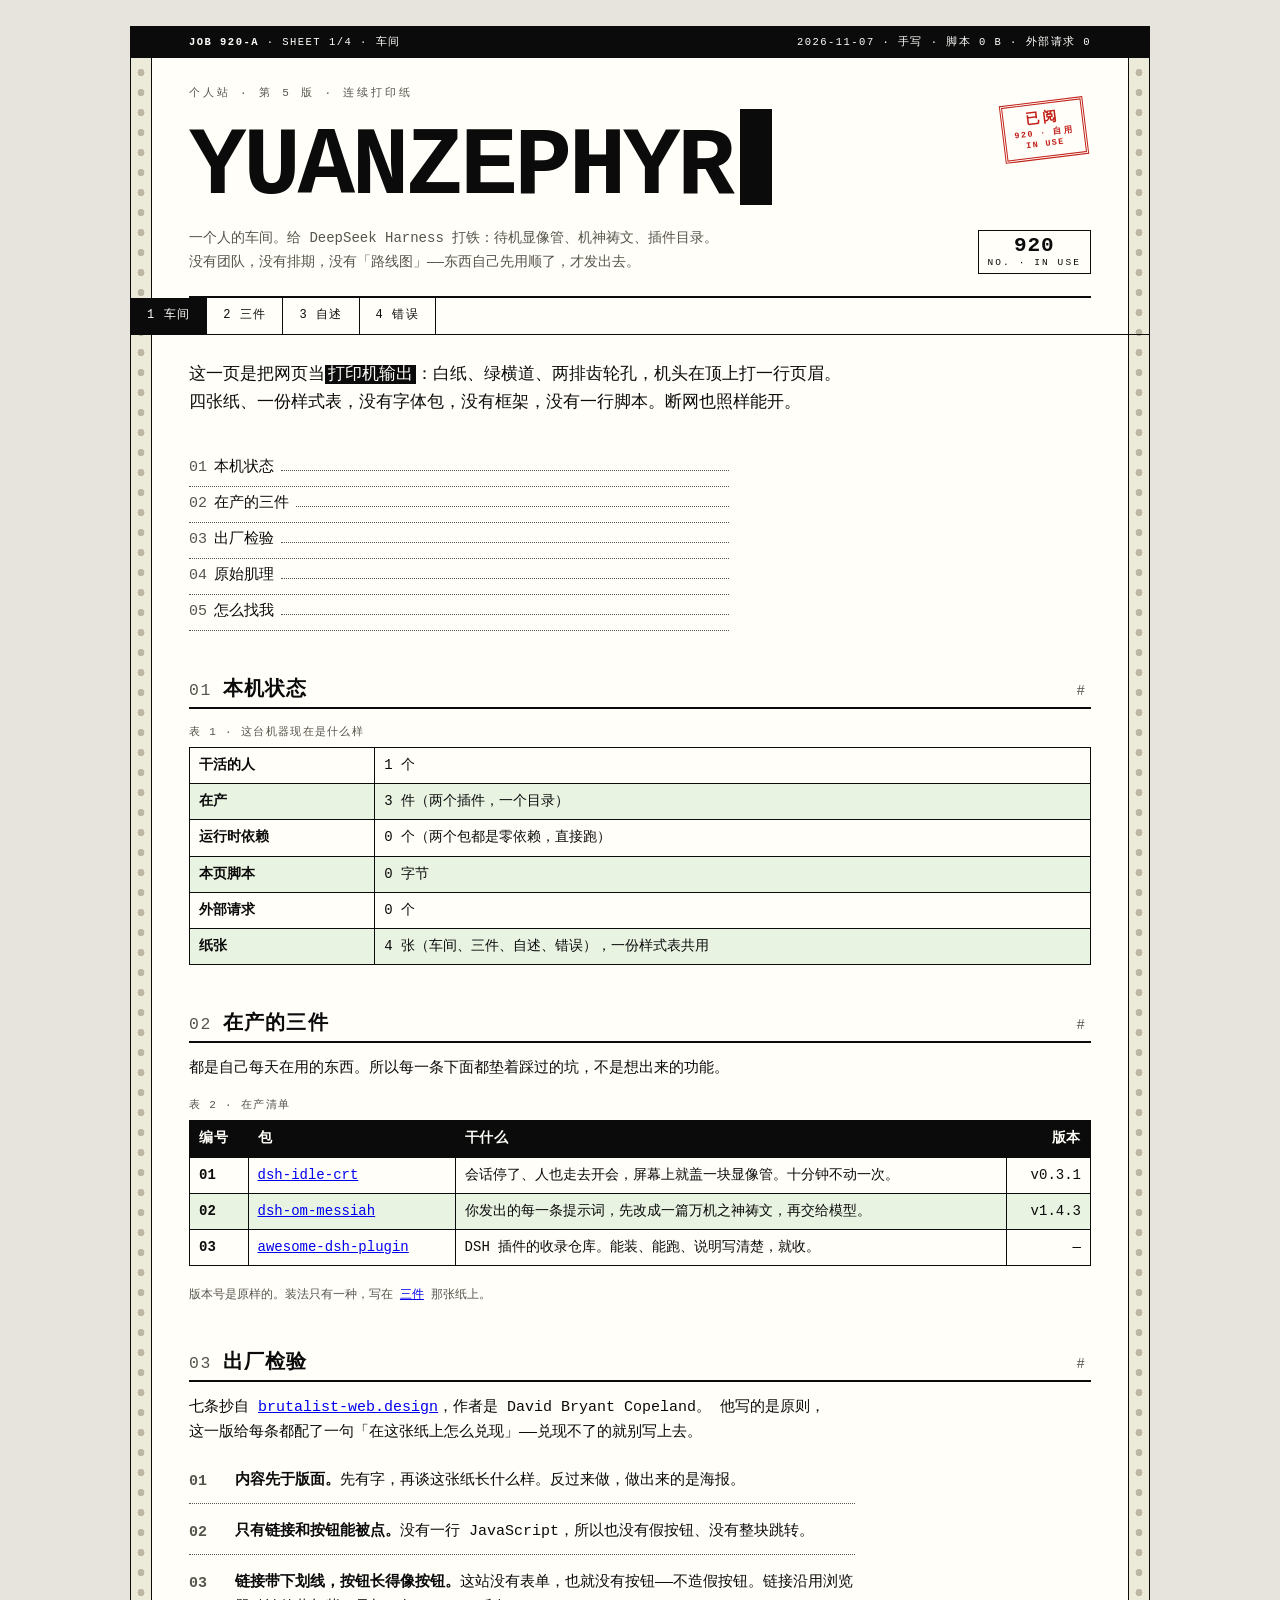
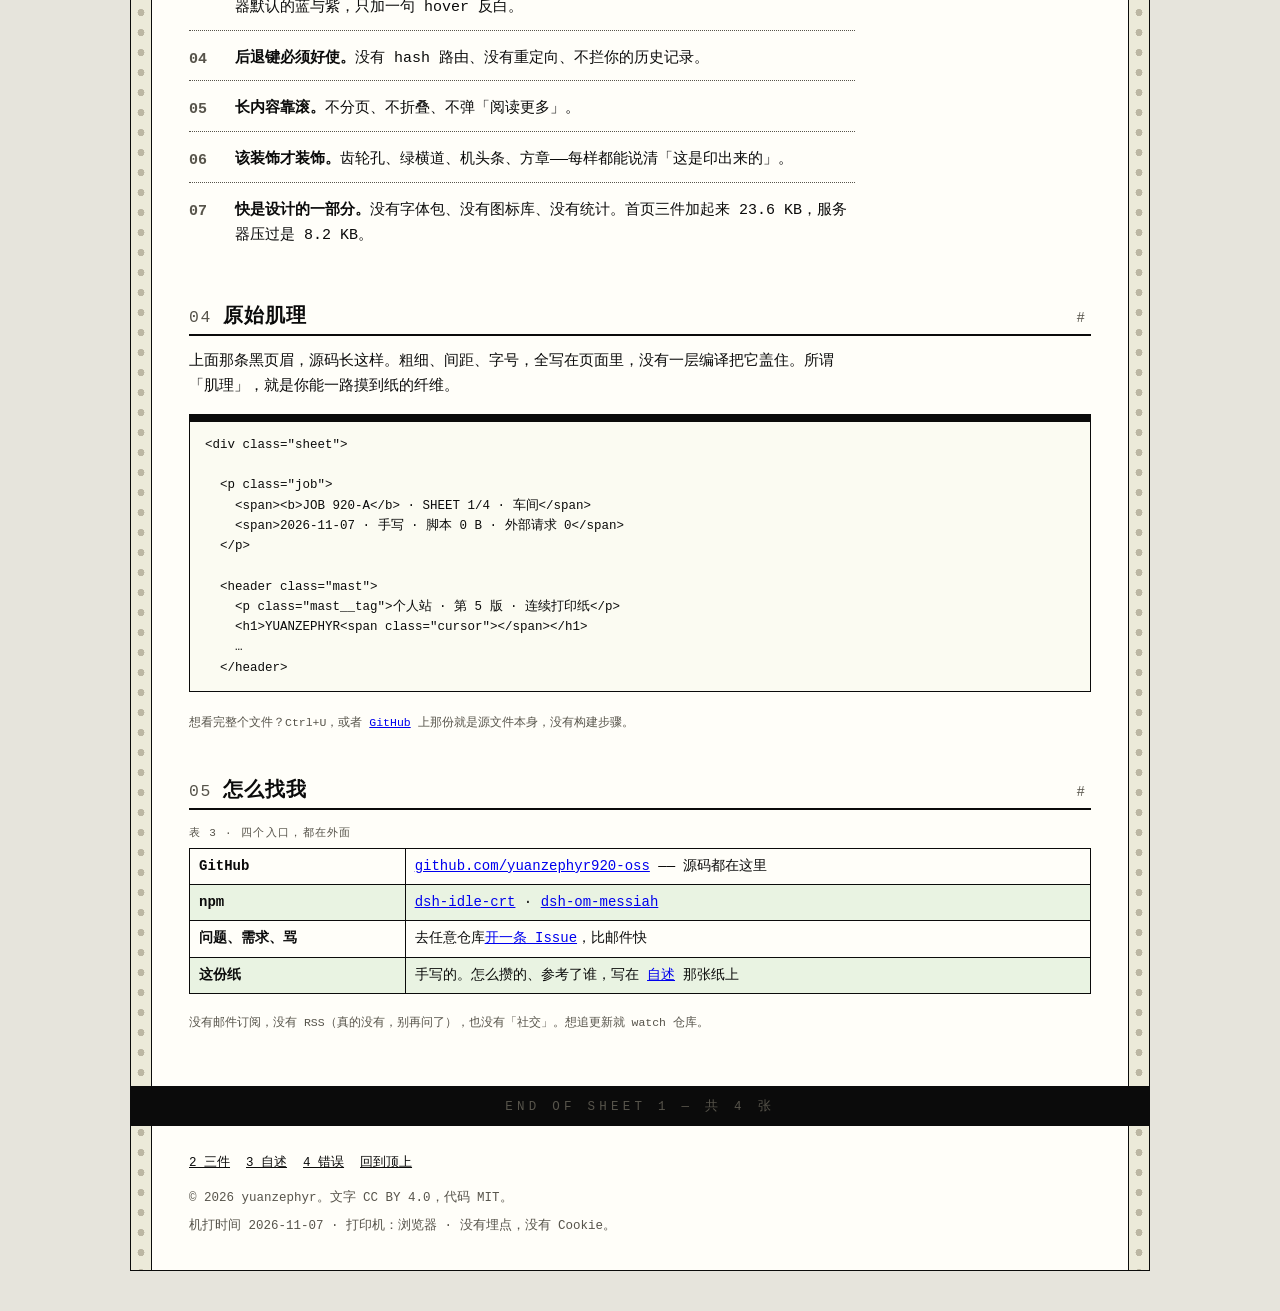
==== index.html @ a4019b67 "把首页体积写成量出来的数：23.6 KB，gzip 8.2 KB" ====
﻿<!doctype html>
<html lang="zh-CN">
<head>
<meta charset="utf-8">
<meta name="viewport" content="width=device-width, initial-scale=1">
<title>YUANZEPHYR — 车间 · SHEET 1/4</title>
<meta name="description" content="yuanzephyr 的个人车间：给 DeepSeek Harness 写插件。手写 HTML，零脚本，零依赖。">
<meta name="color-scheme" content="light dark">
<link rel="icon" href="favicon.svg" type="image/svg+xml">
<link rel="stylesheet" href="style.css">
</head>
<body>
<a class="skip" href="#main">跳到正文</a>

<div class="sheet">

  <p class="job">
    <span><b>JOB 920‑A</b> · SHEET 1/4 · 车间</span>
    <span>2026‑11‑07 · 手写 · 脚本 0 B · 外部请求 0</span>
  </p>

  <p class="stamp" aria-hidden="true"><b>已阅</b><span>920 · 自用</span><span>IN USE</span></p>
  <header class="mast">
    <p class="mast__tag">个人站 · 第 5 版 · 连续打印纸</p>
    <h1>YUANZEPHYR<span class="cursor" aria-hidden="true"></span></h1>
    <p class="mast__sub">
      <span>一个人的车间。给 DeepSeek Harness 打铁：待机显像管、机神祷文、插件目录。<br>没有团队，没有排期，没有「路线图」——东西自己先用顺了，才发出去。</span>
      <span class="plate"><b>920</b><span>NO. · IN USE</span></span>
    </p>
  </header>

  <nav class="menu" aria-label="站点">
    <a href="index.html" aria-current="page">1 车间</a>
    <a href="projects.html">2 三件</a>
    <a href="about.html">3 自述</a>
    <a href="404.html">4 错误</a>
  </nav>

  <main id="main">

    <p class="lead">
      这一页是把网页当<mark>打印机输出</mark>：白纸、绿横道、两排齿轮孔，机头在顶上打一行页眉。
      四张纸、一份样式表，没有字体包，没有框架，没有一行脚本。断网也照样能开。
    </p>

    <ol class="toc" aria-label="本页目录">
      <li><a href="#state"><span class="n">01</span><span class="t">本机状态</span><span class="d" aria-hidden="true"></span></a></li>
      <li><a href="#making"><span class="n">02</span><span class="t">在产的三件</span><span class="d" aria-hidden="true"></span></a></li>
      <li><a href="#rules"><span class="n">03</span><span class="t">出厂检验</span><span class="d" aria-hidden="true"></span></a></li>
      <li><a href="#grain"><span class="n">04</span><span class="t">原始肌理</span><span class="d" aria-hidden="true"></span></a></li>
      <li><a href="#call"><span class="n">05</span><span class="t">怎么找我</span><span class="d" aria-hidden="true"></span></a></li>
    </ol>

    <h2 id="state"><span class="no">01</span>本机状态<a class="plink" href="#state" aria-label="本节永久链接">#</a></h2>

    <table class="stack">
      <caption>表 1 · 这台机器现在是什么样</caption>
      <tbody>
        <tr><th scope="row">干活的人</th><td data-label="值">1 个</td></tr>
        <tr><th scope="row">在产</th><td data-label="值">3 件（两个插件，一个目录）</td></tr>
        <tr><th scope="row">运行时依赖</th><td data-label="值">0 个（两个包都是零依赖，直接跑）</td></tr>
        <tr><th scope="row">本页脚本</th><td data-label="值">0 字节</td></tr>
        <tr><th scope="row">外部请求</th><td data-label="值">0 个</td></tr>
        <tr><th scope="row">纸张</th><td data-label="值">4 张（车间、三件、自述、错误），一份样式表共用</td></tr>
      </tbody>
    </table>

    <h2 id="making"><span class="no">02</span>在产的三件<a class="plink" href="#making" aria-label="本节永久链接">#</a></h2>

    <p>都是自己每天在用的东西。所以每一条下面都垫着踩过的坑，不是想出来的功能。</p>

    <table class="stack">
      <caption>表 2 · 在产清单</caption>
      <thead><tr><th scope="col">编号</th><th scope="col">包</th><th scope="col">干什么</th><th scope="col" class="num">版本</th></tr></thead>
      <tbody>
        <tr>
          <th scope="row">01</th>
          <td data-label="包"><a href="projects.html#crt">dsh-idle-crt</a></td>
          <td data-label="干什么">会话停了、人也走去开会，屏幕上就盖一块显像管。十分钟不动一次。</td>
          <td data-label="版本" class="num">v0.3.1</td>
        </tr>
        <tr>
          <th scope="row">02</th>
          <td data-label="包"><a href="projects.html#om">dsh-om-messiah</a></td>
          <td data-label="干什么">你发出的每一条提示词，先改成一篇万机之神祷文，再交给模型。</td>
          <td data-label="版本" class="num">v1.4.3</td>
        </tr>
        <tr>
          <th scope="row">03</th>
          <td data-label="包"><a href="projects.html#awesome">awesome-dsh-plugin</a></td>
          <td data-label="干什么">DSH 插件的收录仓库。能装、能跑、说明写清楚，就收。</td>
          <td data-label="版本" class="num">—</td>
        </tr>
      </tbody>
    </table>

    <p class="tiny">版本号是原样的。装法只有一种，写在 <a href="projects.html">三件</a> 那张纸上。</p>

    <h2 id="rules"><span class="no">03</span>出厂检验<a class="plink" href="#rules" aria-label="本节永久链接">#</a></h2>

    <p>
      七条抄自 <a href="https://brutalist-web.design/">brutalist-web.design</a>，作者是 David Bryant Copeland。
      他写的是原则，这一版给每条都配了一句「在这张纸上怎么兑现」——兑现不了的就别写上去。
    </p>

    <ol class="rules">
      <li><b>内容先于版面。</b>先有字，再谈这张纸长什么样。反过来做，做出来的是海报。</li>
      <li><b>只有链接和按钮能被点。</b>没有一行 JavaScript，所以也没有假按钮、没有整块跳转。</li>
      <li><b>链接带下划线，按钮长得像按钮。</b>这站没有表单，也就没有按钮——不造假按钮。链接沿用浏览器默认的蓝与紫，只加一句 hover 反白。</li>
      <li><b>后退键必须好使。</b>没有 hash 路由、没有重定向、不拦你的历史记录。</li>
      <li><b>长内容靠滚。</b>不分页、不折叠、不弹「阅读更多」。</li>
      <li><b>该装饰才装饰。</b>齿轮孔、绿横道、机头条、方章——每样都能说清「这是印出来的」。</li>
      <li><b>快是设计的一部分。</b>没有字体包、没有图标库、没有统计。首页三件加起来 23.6 KB，服务器压过是 8.2 KB。</li>
    </ol>

    <h2 id="grain"><span class="no">04</span>原始肌理<a class="plink" href="#grain" aria-label="本节永久链接">#</a></h2>

    <p>上面那条黑页眉，源码长这样。粗细、间距、字号，全写在页面里，没有一层编译把它盖住。所谓「肌理」，就是你能一路摸到纸的纤维。</p>

<pre><code>&lt;div class="sheet"&gt;

  &lt;p class="job"&gt;
    &lt;span&gt;&lt;b&gt;JOB 920‑A&lt;/b&gt; · SHEET 1/4 · 车间&lt;/span&gt;
    &lt;span&gt;2026‑11‑07 · 手写 · 脚本 0 B · 外部请求 0&lt;/span&gt;
  &lt;/p&gt;

  &lt;header class="mast"&gt;
    &lt;p class="mast__tag"&gt;个人站 · 第 5 版 · 连续打印纸&lt;/p&gt;
    &lt;h1&gt;YUANZEPHYR&lt;span class="cursor"&gt;&lt;/span&gt;&lt;/h1&gt;
    …
  &lt;/header&gt;</code></pre>

    <p class="tiny">想看完整个文件？Ctrl+U，或者 <a href="https://github.com/yuanzephyr920-oss">GitHub</a> 上那份就是源文件本身，没有构建步骤。</p>

    <h2 id="call"><span class="no">05</span>怎么找我<a class="plink" href="#call" aria-label="本节永久链接">#</a></h2>

    <table class="stack">
      <caption>表 3 · 四个入口，都在外面</caption>
      <tbody>
        <tr><th scope="row">GitHub</th><td data-label="地址"><a href="https://github.com/yuanzephyr920-oss">github.com/yuanzephyr920-oss</a> —— 源码都在这里</td></tr>
        <tr><th scope="row">npm</th><td data-label="地址"><a href="https://www.npmjs.com/package/dsh-idle-crt">dsh-idle-crt</a> · <a href="https://www.npmjs.com/package/dsh-om-messiah">dsh-om-messiah</a></td></tr>
        <tr><th scope="row">问题、需求、骂</th><td data-label="地址">去任意仓库<a href="https://github.com/yuanzephyr920-oss/dsh-idle-crt/issues">开一条 Issue</a>，比邮件快</td></tr>
        <tr><th scope="row">这份纸</th><td data-label="地址">手写的。怎么攒的、参考了谁，写在 <a href="about.html">自述</a> 那张纸上</td></tr>
      </tbody>
    </table>

    <p class="tiny">没有邮件订阅，没有 RSS（真的没有，别再问了），也没有「社交」。想追更新就 watch 仓库。</p>

  </main>

  <footer class="eof">
    <p class="eof__bar">END OF SHEET 1 — 共 4 张</p>
    <div class="eof__body">
      <nav class="eof__nav" aria-label="站点">
        <a href="projects.html">2 三件</a>
        <a href="about.html">3 自述</a>
        <a href="404.html">4 错误</a>
        <a href="#main">回到顶上</a>
      </nav>
      <p>© 2026 yuanzephyr。文字 CC BY 4.0，代码 MIT。</p>
      <p>机打时间 2026‑11‑07 · 打印机：浏览器 · 没有埋点，没有 Cookie。</p>
    </div>
  </footer>

</div>

</body>
</html>
---- style.css ----
/* ==========================================================================
   SHEET 920 — 连续打印纸版
   手写的，零依赖，零脚本。纸是白的，绿横道是连续打印纸的绿，齿轮孔在两边，
   机头条是黑的。所有东西都是等宽字，因为这是打印机吐出来的东西。
   ========================================================================== */

:root {
  --ink: #0b0b0b;
  --paper: #fffef9;
  --paper-2: #f1efe6;
  --ground: #e6e4dc;
  --dim: #57544b;
  --bar: #e9f3e2;
  --stamp: #c2211a;
  --strip: #ecead9;
  --hole: #bcb7a3;
  --link: #0000ee;
  --visited: #551a8b;
  --mono: "Courier New", "Consolas", "Lucida Console", "SimSun", monospace;
  --pad: clamp(26px, 4.6vw, 58px);
}

* { box-sizing: border-box; }

html { -webkit-text-size-adjust: 100%; }

body {
  margin: 0;
  background: var(--ground);
  color: var(--ink);
  font: 15px/1.66 var(--mono);
  word-break: normal;
  overflow-wrap: break-word;
}

/* 跳到正文：键盘用户先拿到的东西，不占纸面 */

.skip {
  position: absolute;
  left: 8px;
  top: -60px;
  z-index: 9;
  padding: 8px 12px;
  background: var(--ink);
  color: var(--paper);
  font-size: 12px;
  text-decoration: none;
}
.skip:focus { top: 8px; outline: 2px dashed var(--ink); outline-offset: 2px; }

/* 纸：一叠连续打印纸里的当前这张 */

.sheet {
  position: relative;
  width: min(1020px, 100% - 30px);
  margin: 26px auto 40px;
  background: var(--paper);
  border: 1px solid var(--ink);
  padding: 0 var(--pad) 0;
  counter-reset: sec;
}

/* 齿轮孔：两侧各一排，孔里透出桌面 */

.sheet::before,
.sheet::after {
  content: "";
  position: absolute;
  top: 0;
  bottom: 0;
  width: 20px;
  z-index: 0;
  border-right: 1px solid var(--ink);
  background:
    radial-gradient(circle at 50% 28%, var(--hole) 0 3.4px, transparent 3.6px) 0 0 / 20px 20px,
    var(--strip);
}
.sheet::before { left: 0; }
.sheet::after { right: 0; border-right: 0; border-left: 1px solid var(--ink); }

.sheet > * { position: relative; z-index: 1; }

/* 机头条：黑底白字，像打印机自己打出来的页眉 */

.job {
  max-width: none;
  display: flex;
  flex-wrap: wrap;
  justify-content: space-between;
  gap: 2px 14px;
  margin: 0 calc(var(--pad) * -1);
  padding: 7px var(--pad);
  background: var(--ink);
  color: var(--paper);
  font-size: 10.5px;
  letter-spacing: 0.14em;
  text-transform: uppercase;
}

.job b { font-weight: 700; }

/* 报头 */

.mast { padding: 26px 0 22px; border-bottom: 2px solid var(--ink); }

.mast__tag {
  margin: 0 0 6px;
  font-size: 11px;
  letter-spacing: 0.26em;
  text-transform: uppercase;
  color: var(--dim);
}

.mast h1 {
  margin: 0;
  font: 700 clamp(34px, 8.2vw, 96px)/0.94 var(--mono);
  letter-spacing: -0.035em;
  text-transform: uppercase;
}

.mast__sub {
  max-width: none;
  display: flex;
  flex-wrap: wrap;
  justify-content: space-between;
  align-items: flex-end;
  gap: 10px 18px;
  margin: 14px 0 0;
  font-size: 14px;
  color: var(--dim);
}

.plate {
  flex: none;
  border: 1px solid var(--ink);
  padding: 3px 9px 4px;
  text-align: center;
  line-height: 1.15;
  color: var(--ink);
}
.plate b { display: block; font-size: 21px; letter-spacing: 0.04em; }
.plate span { display: block; font-size: 9.5px; letter-spacing: 0.22em; text-transform: uppercase; }

/* 骑缝章：方的，带双层线 */

.stamp {
  position: absolute;
  right: calc(var(--pad) + 6px);
  top: 74px;
  transform: rotate(-7deg);
  border: 3px double var(--stamp);
  color: var(--stamp);
  padding: 5px 9px;
  font: 700 11px/1.35 var(--mono);
  letter-spacing: 0.14em;
  text-align: center;
  text-transform: uppercase;
  pointer-events: none;
  mix-blend-mode: multiply;
}
.stamp b { display: block; font-size: 14px; letter-spacing: 0.2em; }
.stamp span { display: block; font-size: 8.5px; letter-spacing: 0.16em; }

/* 菜单：像打印纸上的四格表格 */

.menu {
  display: flex;
  flex-wrap: wrap;
  margin: 0 calc(var(--pad) * -1);
  border-bottom: 1px solid var(--ink);
  font-size: 12px;
  letter-spacing: 0.1em;
  text-transform: uppercase;
}

.menu a {
  display: block;
  padding: 8px 16px;
  border-right: 1px solid var(--ink);
  text-decoration: none;
  color: var(--ink);
}
.menu a:first-child { border-left: 0; }
.menu a:hover { background: var(--ink); color: var(--paper); text-decoration: none; }
.menu a[aria-current="page"] { background: var(--ink); color: var(--paper); }

/* 版面 */

main { padding: 26px 0 40px; }

.lead { margin: 0 0 34px; font-size: 17px; max-width: 66ch; }

mark {
  background: var(--ink);
  color: var(--paper);
  padding: 0 3px;
}

/* 节：编号 + 标题 + 永久链接 + 双线 */

h2 {
  display: flex;
  align-items: baseline;
  gap: 0.9ch;
  margin: 46px 0 14px;
  padding-bottom: 5px;
  border-bottom: 2px solid var(--ink);
  font: 700 clamp(16px, 2vw, 20px)/1.25 var(--mono);
  letter-spacing: 0.06em;
}

h2 .no {
  font-weight: 400;
  color: var(--dim);
  font-size: 0.82em;
  letter-spacing: 0.1em;
}

h2 .plink {
  margin-left: auto;
  font-size: 14px;
  font-weight: 400;
  text-decoration: none;
  color: var(--dim);
  border: 1px solid transparent;
  padding: 0 4px;
}
h2 .plink:hover { color: var(--paper); background: var(--ink); border-color: var(--ink); }

h3 {
  margin: 30px 0 10px;
  font: 700 14px/1.3 var(--mono);
  letter-spacing: 0.12em;
  text-transform: uppercase;
}

p { margin: 0 0 14px; max-width: 72ch; }

a { color: var(--link); }
a:visited { color: var(--visited); }
a:hover { background: var(--ink); color: var(--paper); text-decoration: none; }
a:focus-visible { outline: 2px dashed var(--ink); outline-offset: 2px; }

ul, ol { margin: 0 0 16px; padding-left: 1.6em; max-width: 72ch; }
li { margin: 0 0 7px; }

.tiny { font-size: 11.5px; line-height: 1.55; color: var(--dim); max-width: 78ch; }

hr { border: 0; border-top: 1px dotted var(--dim); margin: 30px 0; }

/* 目录：点线引导 */

.toc { list-style: none; margin: 0 0 30px; padding: 0; max-width: 60ch; }
.toc li { margin: 0; border-bottom: 1px dotted var(--dim); }
.toc a {
  display: flex;
  align-items: baseline;
  gap: 0.8ch;
  padding: 5px 0;
  text-decoration: none;
  color: var(--ink);
}
.toc a:hover { background: var(--ink); color: var(--paper); }
.toc .n { flex: none; color: var(--dim); }
.toc .t { flex: none; }
.toc .d { flex: 1 1 auto; margin: 0 0 4px; border-bottom: 1px dotted var(--dim); }

/* 表：一格一格的，绿横道是连续打印纸的横道 */

table {
  border-collapse: collapse;
  width: 100%;
  margin: 0 0 20px;
  font-size: 14px;
}

caption {
  caption-side: top;
  text-align: left;
  padding: 0 0 6px;
  font-size: 11px;
  letter-spacing: 0.12em;
  text-transform: uppercase;
  color: var(--dim);
}

th, td {
  border: 1px solid var(--ink);
  padding: 6px 9px;
  text-align: left;
  vertical-align: top;
}

thead th {
  background: var(--ink);
  color: var(--paper);
  font-weight: 700;
  letter-spacing: 0.04em;
}

tbody tr:nth-child(even) { background: var(--bar); }
tbody th { font-weight: 700; }

td.num, th.num { text-align: right; font-variant-numeric: tabular-nums; }

/* 代码：机打的样子，顶上一条黑带 */

pre {
  margin: 0 0 22px;
  padding: 13px 15px;
  background: #fbfbf2;
  border: 1px solid var(--ink);
  border-top: 8px solid var(--ink);
  font: 12.5px/1.62 var(--mono);
  overflow: auto;
  tab-size: 2;
}

code {
  font: 13px/1.5 var(--mono);
  background: var(--bar);
  border: 1px solid var(--dim);
  padding: 0 3px;
}

pre code { background: none; border: 0; padding: 0; font: inherit; }

/* 规矩清单：编号自己长的 */

ol.rules { list-style: none; padding: 0; counter-reset: rule; max-width: 74ch; }
ol.rules li {
  position: relative;
  padding: 9px 0 9px 46px;
  border-bottom: 1px dotted var(--dim);
  counter-increment: rule;
}
ol.rules li::before {
  content: counter(rule, decimal-leading-zero);
  position: absolute;
  left: 0;
  top: 10px;
  font-weight: 700;
  color: var(--dim);
}
ol.rules li:last-child { border-bottom: 0; }

/* 规格表：键值一行，点线连着 */

dl.specs { margin: 0 0 22px; max-width: 78ch; }
dl.specs div {
  display: flex;
  align-items: baseline;
  gap: 0.8ch;
  border-bottom: 1px dotted var(--dim);
  padding: 5px 0;
}
dl.specs dt { flex: none; min-width: 11ch; font-weight: 700; }
dl.specs .d { flex: 1 1 auto; margin: 0 0 4px; border-bottom: 1px dotted var(--dim); }
dl.specs dd { margin: 0; }

/* 三个包：每张工单是一块方框，抬头一条黑带 */

.ticket {
  border: 1px solid var(--ink);
  margin: 0 0 34px;
}

.ticket > h3 {
  margin: 0;
  padding: 7px 11px;
  background: var(--ink);
  color: var(--paper);
  font-size: 12px;
  letter-spacing: 0.16em;
}

.ticket__body { padding: 16px 15px 6px; }

.ticket__head {
  display: flex;
  flex-wrap: wrap;
  justify-content: space-between;
  gap: 4px 12px;
  margin: 0 0 12px;
  font-size: 11.5px;
  letter-spacing: 0.1em;
  text-transform: uppercase;
  color: var(--dim);
}

/* 参考墙：六个格子，横竖都是 1px 线 */

.wall {
  display: grid;
  grid-template-columns: repeat(auto-fit, minmax(230px, 1fr));
  gap: 1px;
  margin: 0 0 26px;
  background: var(--ink);
  border: 1px solid var(--ink);
  list-style: none;
  padding: 0;
}

.wall li { margin: 0; background: var(--paper); padding: 13px 14px 15px; }

.wall b {
  display: block;
  font-size: 15px;
  letter-spacing: 0.04em;
  text-transform: uppercase;
  line-height: 1.2;
}

.wall span {
  display: block;
  margin: 3px 0 9px;
  font-size: 10.5px;
  letter-spacing: 0.14em;
  color: var(--dim);
  text-transform: uppercase;
}

.wall p { margin: 0; font-size: 13px; line-height: 1.6; max-width: none; }

/* 照片 */

figure { margin: 0 0 26px; }

figure img {
  display: block;
  width: 100%;
  height: auto;
  border: 1px solid var(--ink);
  filter: grayscale(1) contrast(1.06);
}

figure.shot img { filter: none; }

figcaption {
  margin-top: 6px;
  font-size: 11.5px;
  line-height: 1.55;
  color: var(--dim);
}

/* 页脚：EOF 条 */

.eof {
  margin: 0 calc(var(--pad) * -1);
  border-top: 2px solid var(--ink);
}

.eof__bar {
  max-width: none;
  margin: 0;
  padding: 9px var(--pad);
  background: var(--ink);
  color: var(--paper);
  text-align: center;
  font-size: 11px;
  letter-spacing: 0.34em;
  text-transform: uppercase;
}

.eof__body { padding: 20px var(--pad) 26px; }

.eof__nav { display: flex; flex-wrap: wrap; gap: 4px 16px; margin: 0 0 14px; font-size: 12.5px; }

.eof p { font-size: 12.5px; color: var(--dim); margin: 0 0 7px; }
.eof a { color: var(--ink); }

/* 404：整张纸只有一个错 */

.err { padding: 44px 0 30px; }

.err__code {
  margin: 0;
  font: 700 clamp(96px, 30vw, 320px)/0.86 var(--mono);
  letter-spacing: -0.06em;
}

.err__say { margin: 14px 0 0; font-size: clamp(16px, 2.4vw, 22px); max-width: 30ch; }

/* 光标：一个会闪的方块，唯一的动效 */

.cursor {
  display: inline-block;
  width: 0.55ch;
  height: 1em;
  margin-left: 0.15ch;
  background: currentColor;
  vertical-align: -0.12em;
  animation: blink 1.05s steps(1) infinite;
}

@keyframes blink { 0%, 55% { opacity: 1 } 56%, 100% { opacity: 0 } }

/* ---------- 暗色：纸张反成黑纸，绿道淡下去，孔里透出更黑的桌面 ---------- */

@media (prefers-color-scheme: dark) {
  :root {
    --ink: #e9e9e0;
    --paper: #0c0c0a;
    --paper-2: #15150f;
    --ground: #06060a;
    --dim: #a3a094;
    --bar: #17210f;
    --stamp: #ff6a5e;
    --strip: #12120d;
    --hole: #000;
    --link: #8ab4ff;
    --visited: #c9a0ff;
  }

  pre { background: #000; }
  code { background: rgba(233, 233, 224, 0.08); }
  .stamp { mix-blend-mode: normal; }
  .err__code { color: var(--stamp); }
}

/* ---------- 窄屏 ---------- */

@media (max-width: 900px) {
  .mast h1 { font-size: clamp(30px, 9.4vw, 74px); }
  .stamp { display: none; }
}

@media (max-width: 720px) {
  .sheet { width: 100%; margin: 0; border-left: 0; border-right: 0; }
  .sheet::before, .sheet::after { display: none; }
  .sheet { --pad: 17px; }
  .menu a { padding: 7px 11px; }
  main { padding-top: 20px; }
  .lead { font-size: 16px; }
}

/* 窄屏的表格：一行变一块，列头写在值前面 */

@media (max-width: 620px) {
  table.stack { display: block; width: 100%; border: 0; font-size: 13.5px; }
  table.stack caption { display: block; width: auto; text-align: left; padding: 0 0 8px; }
  table.stack thead { display: none; }
  table.stack tbody,
  table.stack tr,
  table.stack th,
  table.stack td { display: block; border: 0; }
  table.stack tr {
    border: 1px solid var(--ink);
    margin: 0 0 10px;
    padding: 2px 0;
    background: none;
  }
  table.stack th,
  table.stack td { padding: 4px 9px; border-bottom: 1px dotted var(--dim); }
  table.stack tr > *:last-child { border-bottom: 0; }
  table.stack tbody tr:nth-child(even) { background: var(--bar); }
  table.stack td[data-label]::before {
    content: attr(data-label) " : ";
    color: var(--dim);
    font-size: 11px;
    letter-spacing: 0.04em;
  }
  table.stack td[data-label=""]::before { content: none; }
  table.stack th[scope="row"] + td[data-label]::before { content: none; }
}

/* ---------- 打印：只留字和线 ---------- */

@media print {
  body { background: #fff; color: #000; font-size: 10pt; }
  .sheet { width: auto; margin: 0; border: 0; padding: 0; }
  .sheet::before, .sheet::after { display: none; }
  .job, .menu, .stamp, .eof__bar, .cursor { display: none; }
  .ticket, table, pre, figure, li { break-inside: avoid; }
  a { color: #000; }
  a[href^="http"]::after { content: " <" attr(href) ">"; font-size: 8pt; word-break: break-all; }
}

/* ---------- 少动效 ---------- */

@media (prefers-reduced-motion: reduce) {
  .cursor { animation: none; }
}
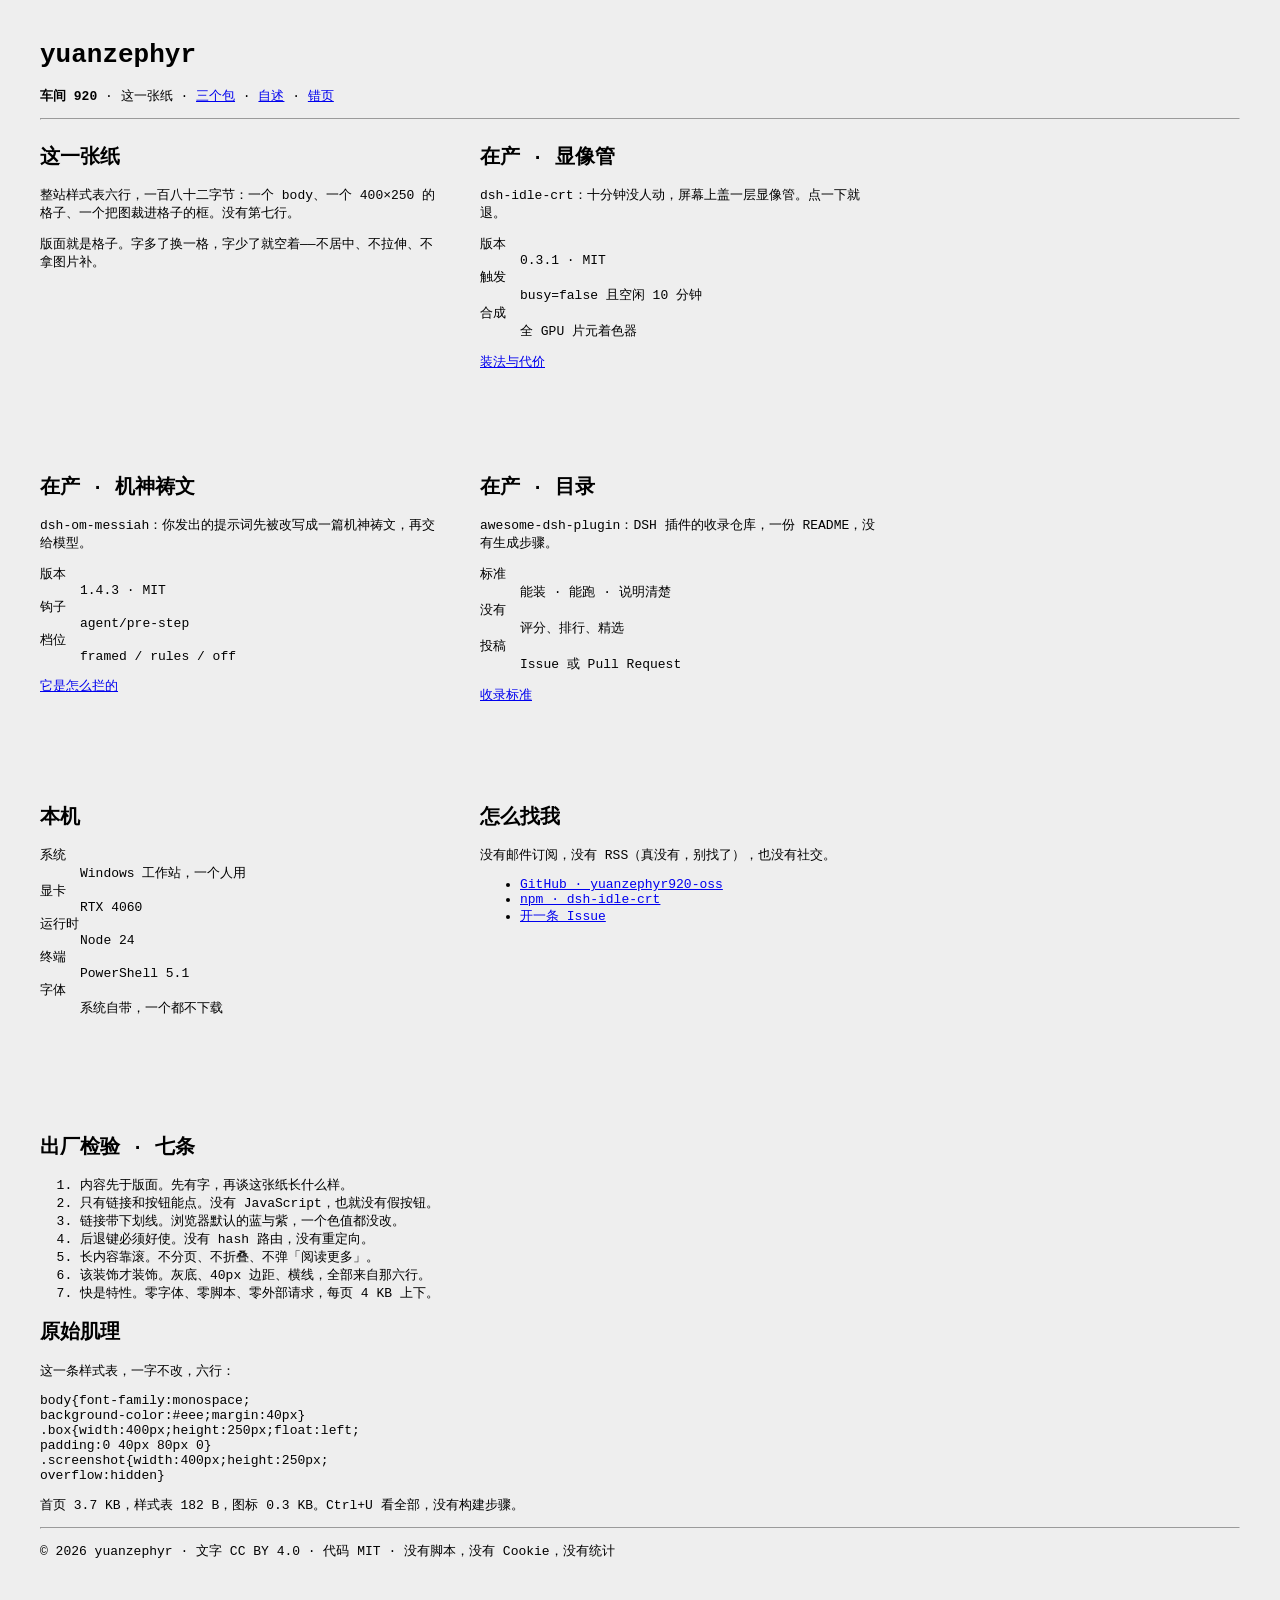
==== commit 59c000e5: "v6：整站样式表压到六行，四张纸重写" ====
--- a/index.html
+++ b/index.html
@@ -1,168 +1,111 @@
-﻿<!doctype html>
+<!doctype html>
 <html lang="zh-CN">
 <head>
 <meta charset="utf-8">
-<meta name="viewport" content="width=device-width, initial-scale=1">
-<title>YUANZEPHYR — 车间 · SHEET 1/4</title>
-<meta name="description" content="yuanzephyr 的个人车间：给 DeepSeek Harness 写插件。手写 HTML，零脚本，零依赖。">
-<meta name="color-scheme" content="light dark">
+<meta name="viewport" content="width=500">
+<title>车间 920 · yuanzephyr</title>
+<meta name="description" content="yuanzephyr：给 DeepSeek Harness 写插件。整站样式表六行，零脚本。">
 <link rel="icon" href="favicon.svg" type="image/svg+xml">
 <link rel="stylesheet" href="style.css">
 </head>
 <body>
-<a class="skip" href="#main">跳到正文</a>
 
-<div class="sheet">
+<h1>yuanzephyr</h1>
 
-  <p class="job">
-    <span><b>JOB 920‑A</b> · SHEET 1/4 · 车间</span>
-    <span>2026‑11‑07 · 手写 · 脚本 0 B · 外部请求 0</span>
-  </p>
+<p><b>车间 920</b> · 这一张纸 · <a href="projects.html">三个包</a> · <a href="about.html">自述</a> · <a href="404.html">错页</a></p>
 
-  <p class="stamp" aria-hidden="true"><b>已阅</b><span>920 · 自用</span><span>IN USE</span></p>
-  <header class="mast">
-    <p class="mast__tag">个人站 · 第 5 版 · 连续打印纸</p>
-    <h1>YUANZEPHYR<span class="cursor" aria-hidden="true"></span></h1>
-    <p class="mast__sub">
-      <span>一个人的车间。给 DeepSeek Harness 打铁：待机显像管、机神祷文、插件目录。<br>没有团队，没有排期，没有「路线图」——东西自己先用顺了，才发出去。</span>
-      <span class="plate"><b>920</b><span>NO. · IN USE</span></span>
-    </p>
-  </header>
+<hr>
 
-  <nav class="menu" aria-label="站点">
-    <a href="index.html" aria-current="page">1 车间</a>
-    <a href="projects.html">2 三件</a>
-    <a href="about.html">3 自述</a>
-    <a href="404.html">4 错误</a>
-  </nav>
+<div class="box">
+<h2>这一张纸</h2>
+<p>整站样式表六行，一百八十二字节：一个 body、一个 400×250 的格子、一个把图裁进格子的框。没有第七行。</p>
+<p>版面就是格子。字多了换一格，字少了就空着——不居中、不拉伸、不拿图片补。</p>
+</div>
 
-  <main id="main">
+<div class="box">
+<h2>在产 · 显像管</h2>
+<p>dsh-idle-crt：十分钟没人动，屏幕上盖一层显像管。点一下就退。</p>
+<dl>
+<dt>版本</dt><dd>0.3.1 · MIT</dd>
+<dt>触发</dt><dd>busy=false 且空闲 10 分钟</dd>
+<dt>合成</dt><dd>全 GPU 片元着色器</dd>
+</dl>
+<p><a href="projects.html#crt">装法与代价</a></p>
+</div>
 
-    <p class="lead">
-      这一页是把网页当<mark>打印机输出</mark>：白纸、绿横道、两排齿轮孔，机头在顶上打一行页眉。
-      四张纸、一份样式表，没有字体包，没有框架，没有一行脚本。断网也照样能开。
-    </p>
+<div class="box">
+<h2>在产 · 机神祷文</h2>
+<p>dsh-om-messiah：你发出的提示词先被改写成一篇机神祷文，再交给模型。</p>
+<dl>
+<dt>版本</dt><dd>1.4.3 · MIT</dd>
+<dt>钩子</dt><dd>agent/pre-step</dd>
+<dt>档位</dt><dd>framed / rules / off</dd>
+</dl>
+<p><a href="projects.html#om">它是怎么拦的</a></p>
+</div>
 
-    <ol class="toc" aria-label="本页目录">
-      <li><a href="#state"><span class="n">01</span><span class="t">本机状态</span><span class="d" aria-hidden="true"></span></a></li>
-      <li><a href="#making"><span class="n">02</span><span class="t">在产的三件</span><span class="d" aria-hidden="true"></span></a></li>
-      <li><a href="#rules"><span class="n">03</span><span class="t">出厂检验</span><span class="d" aria-hidden="true"></span></a></li>
-      <li><a href="#grain"><span class="n">04</span><span class="t">原始肌理</span><span class="d" aria-hidden="true"></span></a></li>
-      <li><a href="#call"><span class="n">05</span><span class="t">怎么找我</span><span class="d" aria-hidden="true"></span></a></li>
-    </ol>
+<div class="box">
+<h2>在产 · 目录</h2>
+<p>awesome-dsh-plugin：DSH 插件的收录仓库，一份 README，没有生成步骤。</p>
+<dl>
+<dt>标准</dt><dd>能装 · 能跑 · 说明清楚</dd>
+<dt>没有</dt><dd>评分、排行、精选</dd>
+<dt>投稿</dt><dd>Issue 或 Pull Request</dd>
+</dl>
+<p><a href="projects.html#awesome">收录标准</a></p>
+</div>
 
-    <h2 id="state"><span class="no">01</span>本机状态<a class="plink" href="#state" aria-label="本节永久链接">#</a></h2>
+<div class="box">
+<h2>本机</h2>
+<dl>
+<dt>系统</dt><dd>Windows 工作站，一个人用</dd>
+<dt>显卡</dt><dd>RTX 4060</dd>
+<dt>运行时</dt><dd>Node 24</dd>
+<dt>终端</dt><dd>PowerShell 5.1</dd>
+<dt>字体</dt><dd>系统自带，一个都不下载</dd>
+</dl>
+</div>
 
-    <table class="stack">
-      <caption>表 1 · 这台机器现在是什么样</caption>
-      <tbody>
-        <tr><th scope="row">干活的人</th><td data-label="值">1 个</td></tr>
-        <tr><th scope="row">在产</th><td data-label="值">3 件（两个插件，一个目录）</td></tr>
-        <tr><th scope="row">运行时依赖</th><td data-label="值">0 个（两个包都是零依赖，直接跑）</td></tr>
-        <tr><th scope="row">本页脚本</th><td data-label="值">0 字节</td></tr>
-        <tr><th scope="row">外部请求</th><td data-label="值">0 个</td></tr>
-        <tr><th scope="row">纸张</th><td data-label="值">4 张（车间、三件、自述、错误），一份样式表共用</td></tr>
-      </tbody>
-    </table>
+<div class="box">
+<h2>怎么找我</h2>
+<p>没有邮件订阅，没有 RSS（真没有，别找了），也没有社交。</p>
+<ul>
+<li><a href="https://github.com/yuanzephyr920-oss">GitHub · yuanzephyr920-oss</a></li>
+<li><a href="https://www.npmjs.com/package/dsh-idle-crt">npm · dsh-idle-crt</a></li>
+<li><a href="https://github.com/yuanzephyr920-oss/awesome-dsh-plugin/issues">开一条 Issue</a></li>
+</ul>
+</div>
 
-    <h2 id="making"><span class="no">02</span>在产的三件<a class="plink" href="#making" aria-label="本节永久链接">#</a></h2>
+<br clear="all">
 
-    <p>都是自己每天在用的东西。所以每一条下面都垫着踩过的坑，不是想出来的功能。</p>
+<h2>出厂检验 · 七条</h2>
 
-    <table class="stack">
-      <caption>表 2 · 在产清单</caption>
-      <thead><tr><th scope="col">编号</th><th scope="col">包</th><th scope="col">干什么</th><th scope="col" class="num">版本</th></tr></thead>
-      <tbody>
-        <tr>
-          <th scope="row">01</th>
-          <td data-label="包"><a href="projects.html#crt">dsh-idle-crt</a></td>
-          <td data-label="干什么">会话停了、人也走去开会，屏幕上就盖一块显像管。十分钟不动一次。</td>
-          <td data-label="版本" class="num">v0.3.1</td>
-        </tr>
-        <tr>
-          <th scope="row">02</th>
-          <td data-label="包"><a href="projects.html#om">dsh-om-messiah</a></td>
-          <td data-label="干什么">你发出的每一条提示词，先改成一篇万机之神祷文，再交给模型。</td>
-          <td data-label="版本" class="num">v1.4.3</td>
-        </tr>
-        <tr>
-          <th scope="row">03</th>
-          <td data-label="包"><a href="projects.html#awesome">awesome-dsh-plugin</a></td>
-          <td data-label="干什么">DSH 插件的收录仓库。能装、能跑、说明写清楚，就收。</td>
-          <td data-label="版本" class="num">—</td>
-        </tr>
-      </tbody>
-    </table>
+<ol>
+<li>内容先于版面。先有字，再谈这张纸长什么样。</li>
+<li>只有链接和按钮能点。没有 JavaScript，也就没有假按钮。</li>
+<li>链接带下划线。浏览器默认的蓝与紫，一个色值都没改。</li>
+<li>后退键必须好使。没有 hash 路由，没有重定向。</li>
+<li>长内容靠滚。不分页、不折叠、不弹「阅读更多」。</li>
+<li>该装饰才装饰。灰底、40px 边距、横线，全部来自那六行。</li>
+<li>快是特性。零字体、零脚本、零外部请求，每页 4 KB 上下。</li>
+</ol>
 
-    <p class="tiny">版本号是原样的。装法只有一种，写在 <a href="projects.html">三件</a> 那张纸上。</p>
+<h2>原始肌理</h2>
 
-    <h2 id="rules"><span class="no">03</span>出厂检验<a class="plink" href="#rules" aria-label="本节永久链接">#</a></h2>
+<p>这一条样式表，一字不改，六行：</p>
 
-    <p>
-      七条抄自 <a href="https://brutalist-web.design/">brutalist-web.design</a>，作者是 David Bryant Copeland。
-      他写的是原则，这一版给每条都配了一句「在这张纸上怎么兑现」——兑现不了的就别写上去。
-    </p>
+<pre>body{font-family:monospace;
+background-color:#eee;margin:40px}
+.box{width:400px;height:250px;float:left;
+padding:0 40px 80px 0}
+.screenshot{width:400px;height:250px;
+overflow:hidden}</pre>
 
-    <ol class="rules">
-      <li><b>内容先于版面。</b>先有字，再谈这张纸长什么样。反过来做，做出来的是海报。</li>
-      <li><b>只有链接和按钮能被点。</b>没有一行 JavaScript，所以也没有假按钮、没有整块跳转。</li>
-      <li><b>链接带下划线，按钮长得像按钮。</b>这站没有表单，也就没有按钮——不造假按钮。链接沿用浏览器默认的蓝与紫，只加一句 hover 反白。</li>
-      <li><b>后退键必须好使。</b>没有 hash 路由、没有重定向、不拦你的历史记录。</li>
-      <li><b>长内容靠滚。</b>不分页、不折叠、不弹「阅读更多」。</li>
-      <li><b>该装饰才装饰。</b>齿轮孔、绿横道、机头条、方章——每样都能说清「这是印出来的」。</li>
-      <li><b>快是设计的一部分。</b>没有字体包、没有图标库、没有统计。首页三件加起来 23.6 KB，服务器压过是 8.2 KB。</li>
-    </ol>
+<p>首页 3.7 KB，样式表 182 B，图标 0.3 KB。Ctrl+U 看全部，没有构建步骤。</p>
 
-    <h2 id="grain"><span class="no">04</span>原始肌理<a class="plink" href="#grain" aria-label="本节永久链接">#</a></h2>
+<hr>
 
-    <p>上面那条黑页眉，源码长这样。粗细、间距、字号，全写在页面里，没有一层编译把它盖住。所谓「肌理」，就是你能一路摸到纸的纤维。</p>
-
-<pre><code>&lt;div class="sheet"&gt;
-
-  &lt;p class="job"&gt;
-    &lt;span&gt;&lt;b&gt;JOB 920‑A&lt;/b&gt; · SHEET 1/4 · 车间&lt;/span&gt;
-    &lt;span&gt;2026‑11‑07 · 手写 · 脚本 0 B · 外部请求 0&lt;/span&gt;
-  &lt;/p&gt;
-
-  &lt;header class="mast"&gt;
-    &lt;p class="mast__tag"&gt;个人站 · 第 5 版 · 连续打印纸&lt;/p&gt;
-    &lt;h1&gt;YUANZEPHYR&lt;span class="cursor"&gt;&lt;/span&gt;&lt;/h1&gt;
-    …
-  &lt;/header&gt;</code></pre>
-
-    <p class="tiny">想看完整个文件？Ctrl+U，或者 <a href="https://github.com/yuanzephyr920-oss">GitHub</a> 上那份就是源文件本身，没有构建步骤。</p>
-
-    <h2 id="call"><span class="no">05</span>怎么找我<a class="plink" href="#call" aria-label="本节永久链接">#</a></h2>
-
-    <table class="stack">
-      <caption>表 3 · 四个入口，都在外面</caption>
-      <tbody>
-        <tr><th scope="row">GitHub</th><td data-label="地址"><a href="https://github.com/yuanzephyr920-oss">github.com/yuanzephyr920-oss</a> —— 源码都在这里</td></tr>
-        <tr><th scope="row">npm</th><td data-label="地址"><a href="https://www.npmjs.com/package/dsh-idle-crt">dsh-idle-crt</a> · <a href="https://www.npmjs.com/package/dsh-om-messiah">dsh-om-messiah</a></td></tr>
-        <tr><th scope="row">问题、需求、骂</th><td data-label="地址">去任意仓库<a href="https://github.com/yuanzephyr920-oss/dsh-idle-crt/issues">开一条 Issue</a>，比邮件快</td></tr>
-        <tr><th scope="row">这份纸</th><td data-label="地址">手写的。怎么攒的、参考了谁，写在 <a href="about.html">自述</a> 那张纸上</td></tr>
-      </tbody>
-    </table>
-
-    <p class="tiny">没有邮件订阅，没有 RSS（真的没有，别再问了），也没有「社交」。想追更新就 watch 仓库。</p>
-
-  </main>
-
-  <footer class="eof">
-    <p class="eof__bar">END OF SHEET 1 — 共 4 张</p>
-    <div class="eof__body">
-      <nav class="eof__nav" aria-label="站点">
-        <a href="projects.html">2 三件</a>
-        <a href="about.html">3 自述</a>
-        <a href="404.html">4 错误</a>
-        <a href="#main">回到顶上</a>
-      </nav>
-      <p>© 2026 yuanzephyr。文字 CC BY 4.0，代码 MIT。</p>
-      <p>机打时间 2026‑11‑07 · 打印机：浏览器 · 没有埋点，没有 Cookie。</p>
-    </div>
-  </footer>
-
-</div>
+<p>© 2026 yuanzephyr · 文字 CC BY 4.0 · 代码 MIT · 没有脚本，没有 Cookie，没有统计</p>
 
 </body>
 </html>
--- a/style.css
+++ b/style.css
@@ -1,583 +1,6 @@
-/* ==========================================================================
-   SHEET 920 — 连续打印纸版
-   手写的，零依赖，零脚本。纸是白的，绿横道是连续打印纸的绿，齿轮孔在两边，
-   机头条是黑的。所有东西都是等宽字，因为这是打印机吐出来的东西。
-   ========================================================================== */
-
-:root {
-  --ink: #0b0b0b;
-  --paper: #fffef9;
-  --paper-2: #f1efe6;
-  --ground: #e6e4dc;
-  --dim: #57544b;
-  --bar: #e9f3e2;
-  --stamp: #c2211a;
-  --strip: #ecead9;
-  --hole: #bcb7a3;
-  --link: #0000ee;
-  --visited: #551a8b;
-  --mono: "Courier New", "Consolas", "Lucida Console", "SimSun", monospace;
-  --pad: clamp(26px, 4.6vw, 58px);
-}
-
-* { box-sizing: border-box; }
-
-html { -webkit-text-size-adjust: 100%; }
-
-body {
-  margin: 0;
-  background: var(--ground);
-  color: var(--ink);
-  font: 15px/1.66 var(--mono);
-  word-break: normal;
-  overflow-wrap: break-word;
-}
-
-/* 跳到正文：键盘用户先拿到的东西，不占纸面 */
-
-.skip {
-  position: absolute;
-  left: 8px;
-  top: -60px;
-  z-index: 9;
-  padding: 8px 12px;
-  background: var(--ink);
-  color: var(--paper);
-  font-size: 12px;
-  text-decoration: none;
-}
-.skip:focus { top: 8px; outline: 2px dashed var(--ink); outline-offset: 2px; }
-
-/* 纸：一叠连续打印纸里的当前这张 */
-
-.sheet {
-  position: relative;
-  width: min(1020px, 100% - 30px);
-  margin: 26px auto 40px;
-  background: var(--paper);
-  border: 1px solid var(--ink);
-  padding: 0 var(--pad) 0;
-  counter-reset: sec;
-}
-
-/* 齿轮孔：两侧各一排，孔里透出桌面 */
-
-.sheet::before,
-.sheet::after {
-  content: "";
-  position: absolute;
-  top: 0;
-  bottom: 0;
-  width: 20px;
-  z-index: 0;
-  border-right: 1px solid var(--ink);
-  background:
-    radial-gradient(circle at 50% 28%, var(--hole) 0 3.4px, transparent 3.6px) 0 0 / 20px 20px,
-    var(--strip);
-}
-.sheet::before { left: 0; }
-.sheet::after { right: 0; border-right: 0; border-left: 1px solid var(--ink); }
-
-.sheet > * { position: relative; z-index: 1; }
-
-/* 机头条：黑底白字，像打印机自己打出来的页眉 */
-
-.job {
-  max-width: none;
-  display: flex;
-  flex-wrap: wrap;
-  justify-content: space-between;
-  gap: 2px 14px;
-  margin: 0 calc(var(--pad) * -1);
-  padding: 7px var(--pad);
-  background: var(--ink);
-  color: var(--paper);
-  font-size: 10.5px;
-  letter-spacing: 0.14em;
-  text-transform: uppercase;
-}
-
-.job b { font-weight: 700; }
-
-/* 报头 */
-
-.mast { padding: 26px 0 22px; border-bottom: 2px solid var(--ink); }
-
-.mast__tag {
-  margin: 0 0 6px;
-  font-size: 11px;
-  letter-spacing: 0.26em;
-  text-transform: uppercase;
-  color: var(--dim);
-}
-
-.mast h1 {
-  margin: 0;
-  font: 700 clamp(34px, 8.2vw, 96px)/0.94 var(--mono);
-  letter-spacing: -0.035em;
-  text-transform: uppercase;
-}
-
-.mast__sub {
-  max-width: none;
-  display: flex;
-  flex-wrap: wrap;
-  justify-content: space-between;
-  align-items: flex-end;
-  gap: 10px 18px;
-  margin: 14px 0 0;
-  font-size: 14px;
-  color: var(--dim);
-}
-
-.plate {
-  flex: none;
-  border: 1px solid var(--ink);
-  padding: 3px 9px 4px;
-  text-align: center;
-  line-height: 1.15;
-  color: var(--ink);
-}
-.plate b { display: block; font-size: 21px; letter-spacing: 0.04em; }
-.plate span { display: block; font-size: 9.5px; letter-spacing: 0.22em; text-transform: uppercase; }
-
-/* 骑缝章：方的，带双层线 */
-
-.stamp {
-  position: absolute;
-  right: calc(var(--pad) + 6px);
-  top: 74px;
-  transform: rotate(-7deg);
-  border: 3px double var(--stamp);
-  color: var(--stamp);
-  padding: 5px 9px;
-  font: 700 11px/1.35 var(--mono);
-  letter-spacing: 0.14em;
-  text-align: center;
-  text-transform: uppercase;
-  pointer-events: none;
-  mix-blend-mode: multiply;
-}
-.stamp b { display: block; font-size: 14px; letter-spacing: 0.2em; }
-.stamp span { display: block; font-size: 8.5px; letter-spacing: 0.16em; }
-
-/* 菜单：像打印纸上的四格表格 */
-
-.menu {
-  display: flex;
-  flex-wrap: wrap;
-  margin: 0 calc(var(--pad) * -1);
-  border-bottom: 1px solid var(--ink);
-  font-size: 12px;
-  letter-spacing: 0.1em;
-  text-transform: uppercase;
-}
-
-.menu a {
-  display: block;
-  padding: 8px 16px;
-  border-right: 1px solid var(--ink);
-  text-decoration: none;
-  color: var(--ink);
-}
-.menu a:first-child { border-left: 0; }
-.menu a:hover { background: var(--ink); color: var(--paper); text-decoration: none; }
-.menu a[aria-current="page"] { background: var(--ink); color: var(--paper); }
-
-/* 版面 */
-
-main { padding: 26px 0 40px; }
-
-.lead { margin: 0 0 34px; font-size: 17px; max-width: 66ch; }
-
-mark {
-  background: var(--ink);
-  color: var(--paper);
-  padding: 0 3px;
-}
-
-/* 节：编号 + 标题 + 永久链接 + 双线 */
-
-h2 {
-  display: flex;
-  align-items: baseline;
-  gap: 0.9ch;
-  margin: 46px 0 14px;
-  padding-bottom: 5px;
-  border-bottom: 2px solid var(--ink);
-  font: 700 clamp(16px, 2vw, 20px)/1.25 var(--mono);
-  letter-spacing: 0.06em;
-}
-
-h2 .no {
-  font-weight: 400;
-  color: var(--dim);
-  font-size: 0.82em;
-  letter-spacing: 0.1em;
-}
-
-h2 .plink {
-  margin-left: auto;
-  font-size: 14px;
-  font-weight: 400;
-  text-decoration: none;
-  color: var(--dim);
-  border: 1px solid transparent;
-  padding: 0 4px;
-}
-h2 .plink:hover { color: var(--paper); background: var(--ink); border-color: var(--ink); }
-
-h3 {
-  margin: 30px 0 10px;
-  font: 700 14px/1.3 var(--mono);
-  letter-spacing: 0.12em;
-  text-transform: uppercase;
-}
-
-p { margin: 0 0 14px; max-width: 72ch; }
-
-a { color: var(--link); }
-a:visited { color: var(--visited); }
-a:hover { background: var(--ink); color: var(--paper); text-decoration: none; }
-a:focus-visible { outline: 2px dashed var(--ink); outline-offset: 2px; }
-
-ul, ol { margin: 0 0 16px; padding-left: 1.6em; max-width: 72ch; }
-li { margin: 0 0 7px; }
-
-.tiny { font-size: 11.5px; line-height: 1.55; color: var(--dim); max-width: 78ch; }
-
-hr { border: 0; border-top: 1px dotted var(--dim); margin: 30px 0; }
-
-/* 目录：点线引导 */
-
-.toc { list-style: none; margin: 0 0 30px; padding: 0; max-width: 60ch; }
-.toc li { margin: 0; border-bottom: 1px dotted var(--dim); }
-.toc a {
-  display: flex;
-  align-items: baseline;
-  gap: 0.8ch;
-  padding: 5px 0;
-  text-decoration: none;
-  color: var(--ink);
-}
-.toc a:hover { background: var(--ink); color: var(--paper); }
-.toc .n { flex: none; color: var(--dim); }
-.toc .t { flex: none; }
-.toc .d { flex: 1 1 auto; margin: 0 0 4px; border-bottom: 1px dotted var(--dim); }
-
-/* 表：一格一格的，绿横道是连续打印纸的横道 */
-
-table {
-  border-collapse: collapse;
-  width: 100%;
-  margin: 0 0 20px;
-  font-size: 14px;
-}
-
-caption {
-  caption-side: top;
-  text-align: left;
-  padding: 0 0 6px;
-  font-size: 11px;
-  letter-spacing: 0.12em;
-  text-transform: uppercase;
-  color: var(--dim);
-}
-
-th, td {
-  border: 1px solid var(--ink);
-  padding: 6px 9px;
-  text-align: left;
-  vertical-align: top;
-}
-
-thead th {
-  background: var(--ink);
-  color: var(--paper);
-  font-weight: 700;
-  letter-spacing: 0.04em;
-}
-
-tbody tr:nth-child(even) { background: var(--bar); }
-tbody th { font-weight: 700; }
-
-td.num, th.num { text-align: right; font-variant-numeric: tabular-nums; }
-
-/* 代码：机打的样子，顶上一条黑带 */
-
-pre {
-  margin: 0 0 22px;
-  padding: 13px 15px;
-  background: #fbfbf2;
-  border: 1px solid var(--ink);
-  border-top: 8px solid var(--ink);
-  font: 12.5px/1.62 var(--mono);
-  overflow: auto;
-  tab-size: 2;
-}
-
-code {
-  font: 13px/1.5 var(--mono);
-  background: var(--bar);
-  border: 1px solid var(--dim);
-  padding: 0 3px;
-}
-
-pre code { background: none; border: 0; padding: 0; font: inherit; }
-
-/* 规矩清单：编号自己长的 */
-
-ol.rules { list-style: none; padding: 0; counter-reset: rule; max-width: 74ch; }
-ol.rules li {
-  position: relative;
-  padding: 9px 0 9px 46px;
-  border-bottom: 1px dotted var(--dim);
-  counter-increment: rule;
-}
-ol.rules li::before {
-  content: counter(rule, decimal-leading-zero);
-  position: absolute;
-  left: 0;
-  top: 10px;
-  font-weight: 700;
-  color: var(--dim);
-}
-ol.rules li:last-child { border-bottom: 0; }
-
-/* 规格表：键值一行，点线连着 */
-
-dl.specs { margin: 0 0 22px; max-width: 78ch; }
-dl.specs div {
-  display: flex;
-  align-items: baseline;
-  gap: 0.8ch;
-  border-bottom: 1px dotted var(--dim);
-  padding: 5px 0;
-}
-dl.specs dt { flex: none; min-width: 11ch; font-weight: 700; }
-dl.specs .d { flex: 1 1 auto; margin: 0 0 4px; border-bottom: 1px dotted var(--dim); }
-dl.specs dd { margin: 0; }
-
-/* 三个包：每张工单是一块方框，抬头一条黑带 */
-
-.ticket {
-  border: 1px solid var(--ink);
-  margin: 0 0 34px;
-}
-
-.ticket > h3 {
-  margin: 0;
-  padding: 7px 11px;
-  background: var(--ink);
-  color: var(--paper);
-  font-size: 12px;
-  letter-spacing: 0.16em;
-}
-
-.ticket__body { padding: 16px 15px 6px; }
-
-.ticket__head {
-  display: flex;
-  flex-wrap: wrap;
-  justify-content: space-between;
-  gap: 4px 12px;
-  margin: 0 0 12px;
-  font-size: 11.5px;
-  letter-spacing: 0.1em;
-  text-transform: uppercase;
-  color: var(--dim);
-}
-
-/* 参考墙：六个格子，横竖都是 1px 线 */
-
-.wall {
-  display: grid;
-  grid-template-columns: repeat(auto-fit, minmax(230px, 1fr));
-  gap: 1px;
-  margin: 0 0 26px;
-  background: var(--ink);
-  border: 1px solid var(--ink);
-  list-style: none;
-  padding: 0;
-}
-
-.wall li { margin: 0; background: var(--paper); padding: 13px 14px 15px; }
-
-.wall b {
-  display: block;
-  font-size: 15px;
-  letter-spacing: 0.04em;
-  text-transform: uppercase;
-  line-height: 1.2;
-}
-
-.wall span {
-  display: block;
-  margin: 3px 0 9px;
-  font-size: 10.5px;
-  letter-spacing: 0.14em;
-  color: var(--dim);
-  text-transform: uppercase;
-}
-
-.wall p { margin: 0; font-size: 13px; line-height: 1.6; max-width: none; }
-
-/* 照片 */
-
-figure { margin: 0 0 26px; }
-
-figure img {
-  display: block;
-  width: 100%;
-  height: auto;
-  border: 1px solid var(--ink);
-  filter: grayscale(1) contrast(1.06);
-}
-
-figure.shot img { filter: none; }
-
-figcaption {
-  margin-top: 6px;
-  font-size: 11.5px;
-  line-height: 1.55;
-  color: var(--dim);
-}
-
-/* 页脚：EOF 条 */
-
-.eof {
-  margin: 0 calc(var(--pad) * -1);
-  border-top: 2px solid var(--ink);
-}
-
-.eof__bar {
-  max-width: none;
-  margin: 0;
-  padding: 9px var(--pad);
-  background: var(--ink);
-  color: var(--paper);
-  text-align: center;
-  font-size: 11px;
-  letter-spacing: 0.34em;
-  text-transform: uppercase;
-}
-
-.eof__body { padding: 20px var(--pad) 26px; }
-
-.eof__nav { display: flex; flex-wrap: wrap; gap: 4px 16px; margin: 0 0 14px; font-size: 12.5px; }
-
-.eof p { font-size: 12.5px; color: var(--dim); margin: 0 0 7px; }
-.eof a { color: var(--ink); }
-
-/* 404：整张纸只有一个错 */
-
-.err { padding: 44px 0 30px; }
-
-.err__code {
-  margin: 0;
-  font: 700 clamp(96px, 30vw, 320px)/0.86 var(--mono);
-  letter-spacing: -0.06em;
-}
-
-.err__say { margin: 14px 0 0; font-size: clamp(16px, 2.4vw, 22px); max-width: 30ch; }
-
-/* 光标：一个会闪的方块，唯一的动效 */
-
-.cursor {
-  display: inline-block;
-  width: 0.55ch;
-  height: 1em;
-  margin-left: 0.15ch;
-  background: currentColor;
-  vertical-align: -0.12em;
-  animation: blink 1.05s steps(1) infinite;
-}
-
-@keyframes blink { 0%, 55% { opacity: 1 } 56%, 100% { opacity: 0 } }
-
-/* ---------- 暗色：纸张反成黑纸，绿道淡下去，孔里透出更黑的桌面 ---------- */
-
-@media (prefers-color-scheme: dark) {
-  :root {
-    --ink: #e9e9e0;
-    --paper: #0c0c0a;
-    --paper-2: #15150f;
-    --ground: #06060a;
-    --dim: #a3a094;
-    --bar: #17210f;
-    --stamp: #ff6a5e;
-    --strip: #12120d;
-    --hole: #000;
-    --link: #8ab4ff;
-    --visited: #c9a0ff;
-  }
-
-  pre { background: #000; }
-  code { background: rgba(233, 233, 224, 0.08); }
-  .stamp { mix-blend-mode: normal; }
-  .err__code { color: var(--stamp); }
-}
-
-/* ---------- 窄屏 ---------- */
-
-@media (max-width: 900px) {
-  .mast h1 { font-size: clamp(30px, 9.4vw, 74px); }
-  .stamp { display: none; }
-}
-
-@media (max-width: 720px) {
-  .sheet { width: 100%; margin: 0; border-left: 0; border-right: 0; }
-  .sheet::before, .sheet::after { display: none; }
-  .sheet { --pad: 17px; }
-  .menu a { padding: 7px 11px; }
-  main { padding-top: 20px; }
-  .lead { font-size: 16px; }
-}
-
-/* 窄屏的表格：一行变一块，列头写在值前面 */
-
-@media (max-width: 620px) {
-  table.stack { display: block; width: 100%; border: 0; font-size: 13.5px; }
-  table.stack caption { display: block; width: auto; text-align: left; padding: 0 0 8px; }
-  table.stack thead { display: none; }
-  table.stack tbody,
-  table.stack tr,
-  table.stack th,
-  table.stack td { display: block; border: 0; }
-  table.stack tr {
-    border: 1px solid var(--ink);
-    margin: 0 0 10px;
-    padding: 2px 0;
-    background: none;
-  }
-  table.stack th,
-  table.stack td { padding: 4px 9px; border-bottom: 1px dotted var(--dim); }
-  table.stack tr > *:last-child { border-bottom: 0; }
-  table.stack tbody tr:nth-child(even) { background: var(--bar); }
-  table.stack td[data-label]::before {
-    content: attr(data-label) " : ";
-    color: var(--dim);
-    font-size: 11px;
-    letter-spacing: 0.04em;
-  }
-  table.stack td[data-label=""]::before { content: none; }
-  table.stack th[scope="row"] + td[data-label]::before { content: none; }
-}
-
-/* ---------- 打印：只留字和线 ---------- */
-
-@media print {
-  body { background: #fff; color: #000; font-size: 10pt; }
-  .sheet { width: auto; margin: 0; border: 0; padding: 0; }
-  .sheet::before, .sheet::after { display: none; }
-  .job, .menu, .stamp, .eof__bar, .cursor { display: none; }
-  .ticket, table, pre, figure, li { break-inside: avoid; }
-  a { color: #000; }
-  a[href^="http"]::after { content: " <" attr(href) ">"; font-size: 8pt; word-break: break-all; }
-}
-
-/* ---------- 少动效 ---------- */
-
-@media (prefers-reduced-motion: reduce) {
-  .cursor { animation: none; }
-}
+body{font-family:monospace;
+background-color:#eee;margin:40px}
+.box{width:400px;height:250px;float:left;
+padding:0 40px 80px 0}
+.screenshot{width:400px;height:250px;
+overflow:hidden}
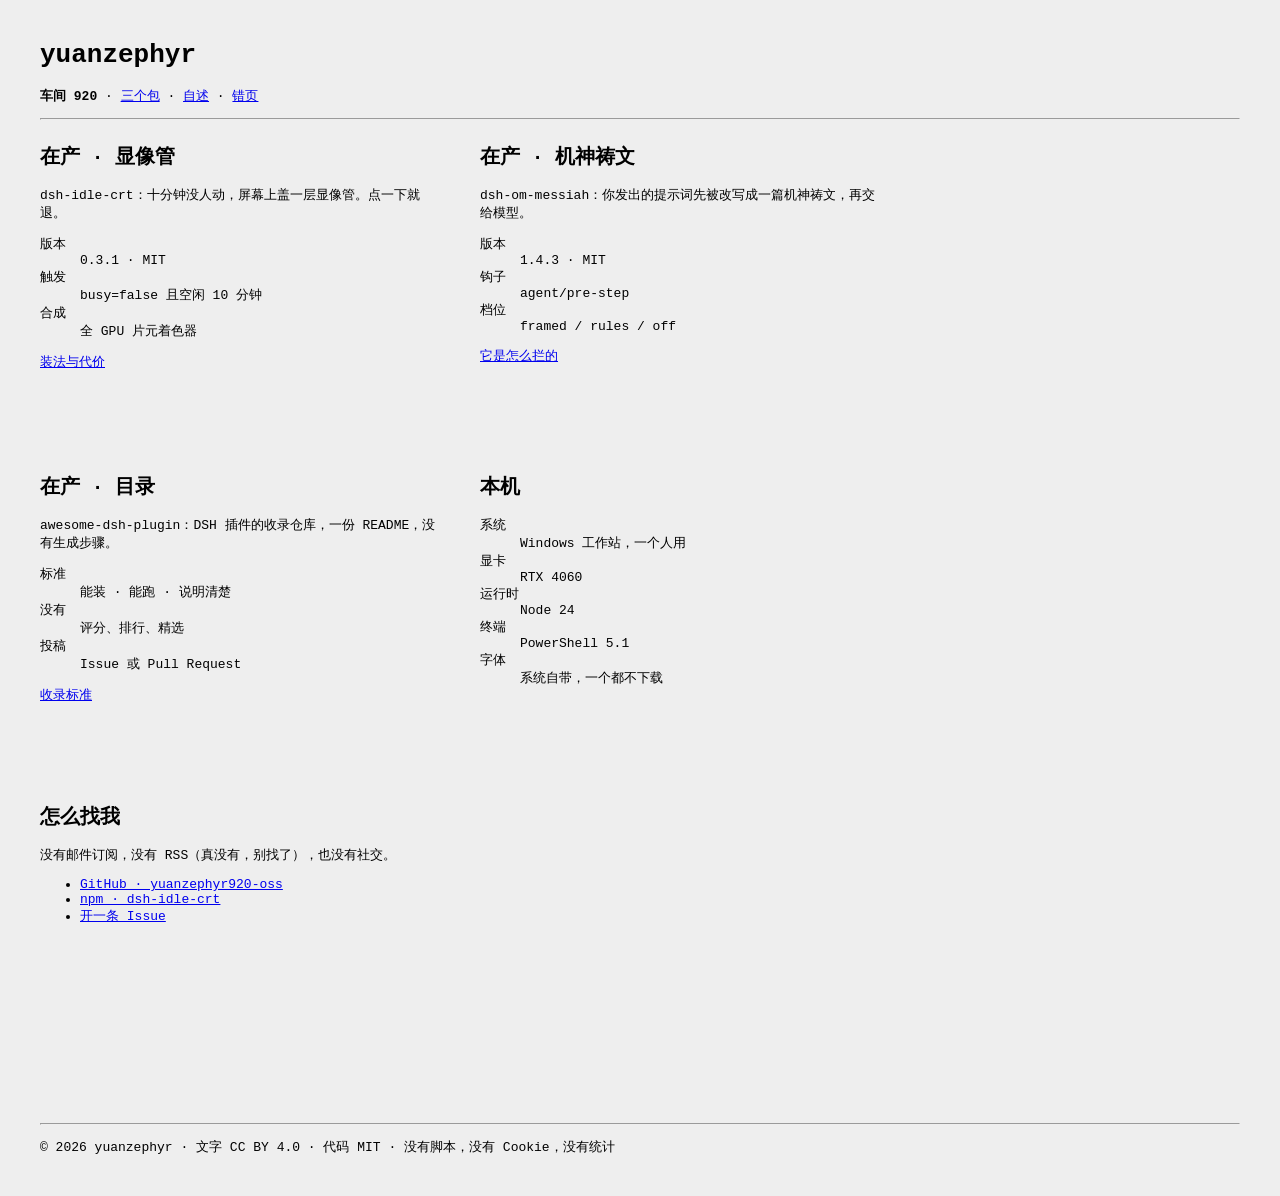
==== commit ce85be85: "三个包页改成 400x250 图块，贴实机图；首页与自述删到只剩实在的东西" ====
--- a/index.html
+++ b/index.html
@@ -4,7 +4,7 @@
 <meta charset="utf-8">
 <meta name="viewport" content="width=500">
 <title>车间 920 · yuanzephyr</title>
-<meta name="description" content="yuanzephyr：给 DeepSeek Harness 写插件。整站样式表六行，零脚本。">
+<meta name="description" content="yuanzephyr：给 DeepSeek Harness 写插件。三个在产的东西、这台机器、怎么找我。">
 <link rel="icon" href="favicon.svg" type="image/svg+xml">
 <link rel="stylesheet" href="style.css">
 </head>
@@ -12,15 +12,9 @@
 
 <h1>yuanzephyr</h1>
 
-<p><b>车间 920</b> · 这一张纸 · <a href="projects.html">三个包</a> · <a href="about.html">自述</a> · <a href="404.html">错页</a></p>
+<p><b>车间 920</b> · <a href="projects.html">三个包</a> · <a href="about.html">自述</a> · <a href="404.html">错页</a></p>
 
 <hr>
-
-<div class="box">
-<h2>这一张纸</h2>
-<p>整站样式表六行，一百八十二字节：一个 body、一个 400×250 的格子、一个把图裁进格子的框。没有第七行。</p>
-<p>版面就是格子。字多了换一格，字少了就空着——不居中、不拉伸、不拿图片补。</p>
-</div>
 
 <div class="box">
 <h2>在产 · 显像管</h2>
@@ -78,31 +72,6 @@
 
 <br clear="all">
 
-<h2>出厂检验 · 七条</h2>
-
-<ol>
-<li>内容先于版面。先有字，再谈这张纸长什么样。</li>
-<li>只有链接和按钮能点。没有 JavaScript，也就没有假按钮。</li>
-<li>链接带下划线。浏览器默认的蓝与紫，一个色值都没改。</li>
-<li>后退键必须好使。没有 hash 路由，没有重定向。</li>
-<li>长内容靠滚。不分页、不折叠、不弹「阅读更多」。</li>
-<li>该装饰才装饰。灰底、40px 边距、横线，全部来自那六行。</li>
-<li>快是特性。零字体、零脚本、零外部请求，每页 4 KB 上下。</li>
-</ol>
-
-<h2>原始肌理</h2>
-
-<p>这一条样式表，一字不改，六行：</p>
-
-<pre>body{font-family:monospace;
-background-color:#eee;margin:40px}
-.box{width:400px;height:250px;float:left;
-padding:0 40px 80px 0}
-.screenshot{width:400px;height:250px;
-overflow:hidden}</pre>
-
-<p>首页 3.7 KB，样式表 182 B，图标 0.3 KB。Ctrl+U 看全部，没有构建步骤。</p>
-
 <hr>
 
 <p>© 2026 yuanzephyr · 文字 CC BY 4.0 · 代码 MIT · 没有脚本，没有 Cookie，没有统计</p>
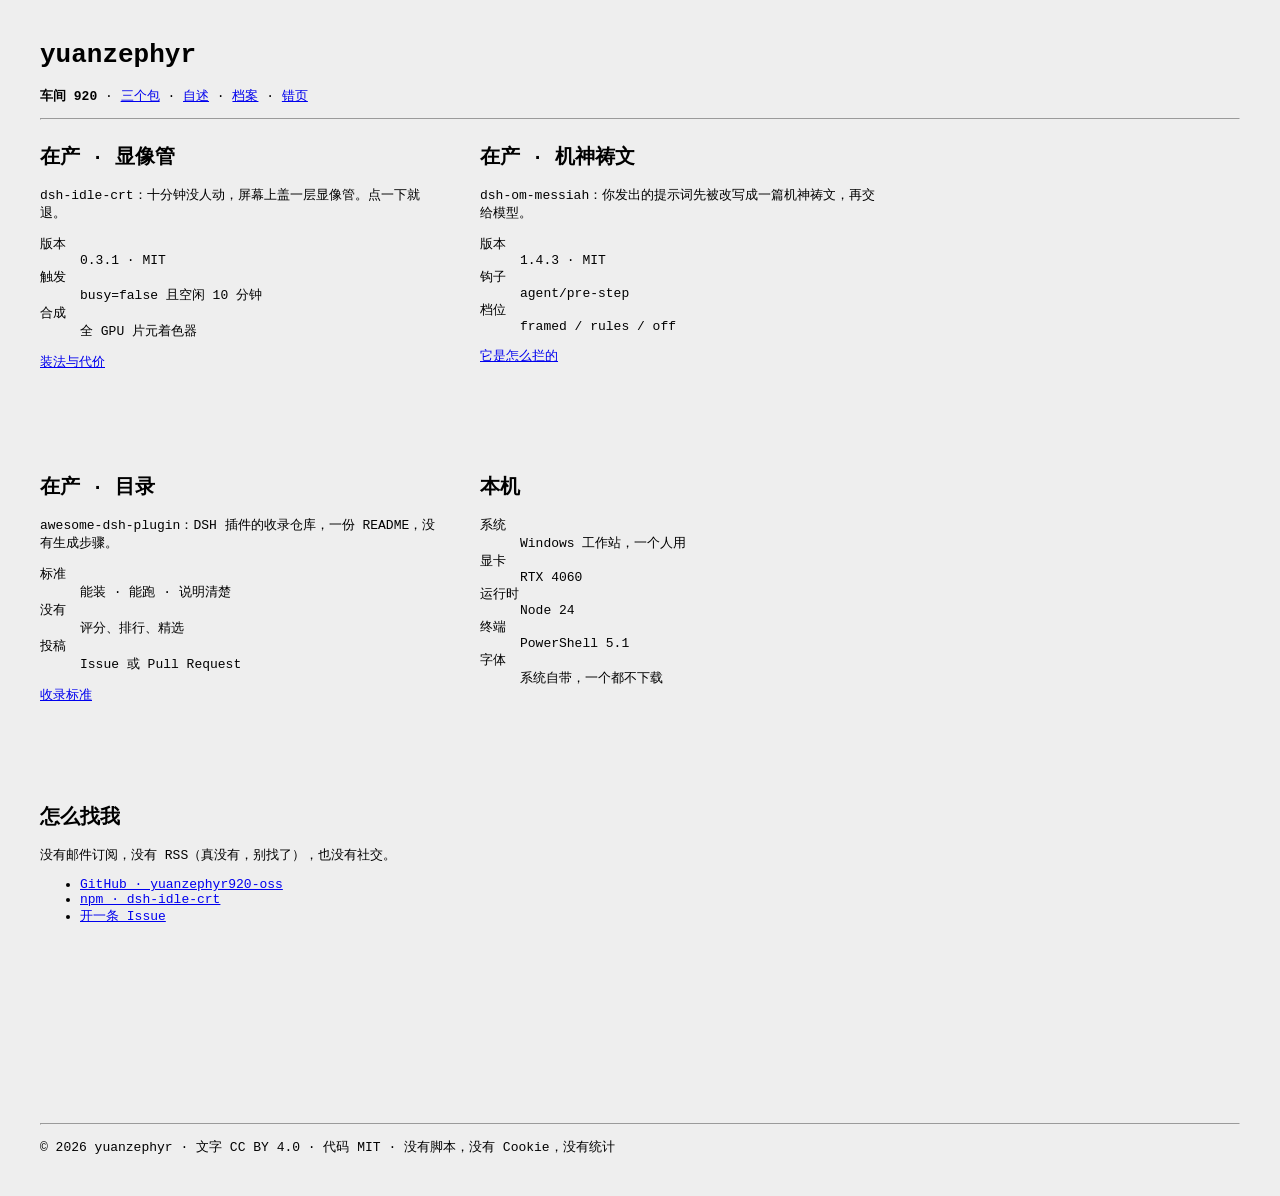
==== commit 458c7440: "Add files via upload 加一页档案：横幅、信条、三条做法、工作台，从 GitHub 主页搬过来的" ====
--- a/index.html
+++ b/index.html
@@ -12,7 +12,7 @@
 
 <h1>yuanzephyr</h1>
 
-<p><b>车间 920</b> · <a href="projects.html">三个包</a> · <a href="about.html">自述</a> · <a href="404.html">错页</a></p>
+<p><b>车间 920</b> · <a href="projects.html">三个包</a> · <a href="about.html">自述</a> · <a href="profile.html">档案</a> · <a href="404.html">错页</a></p>
 
 <hr>
 
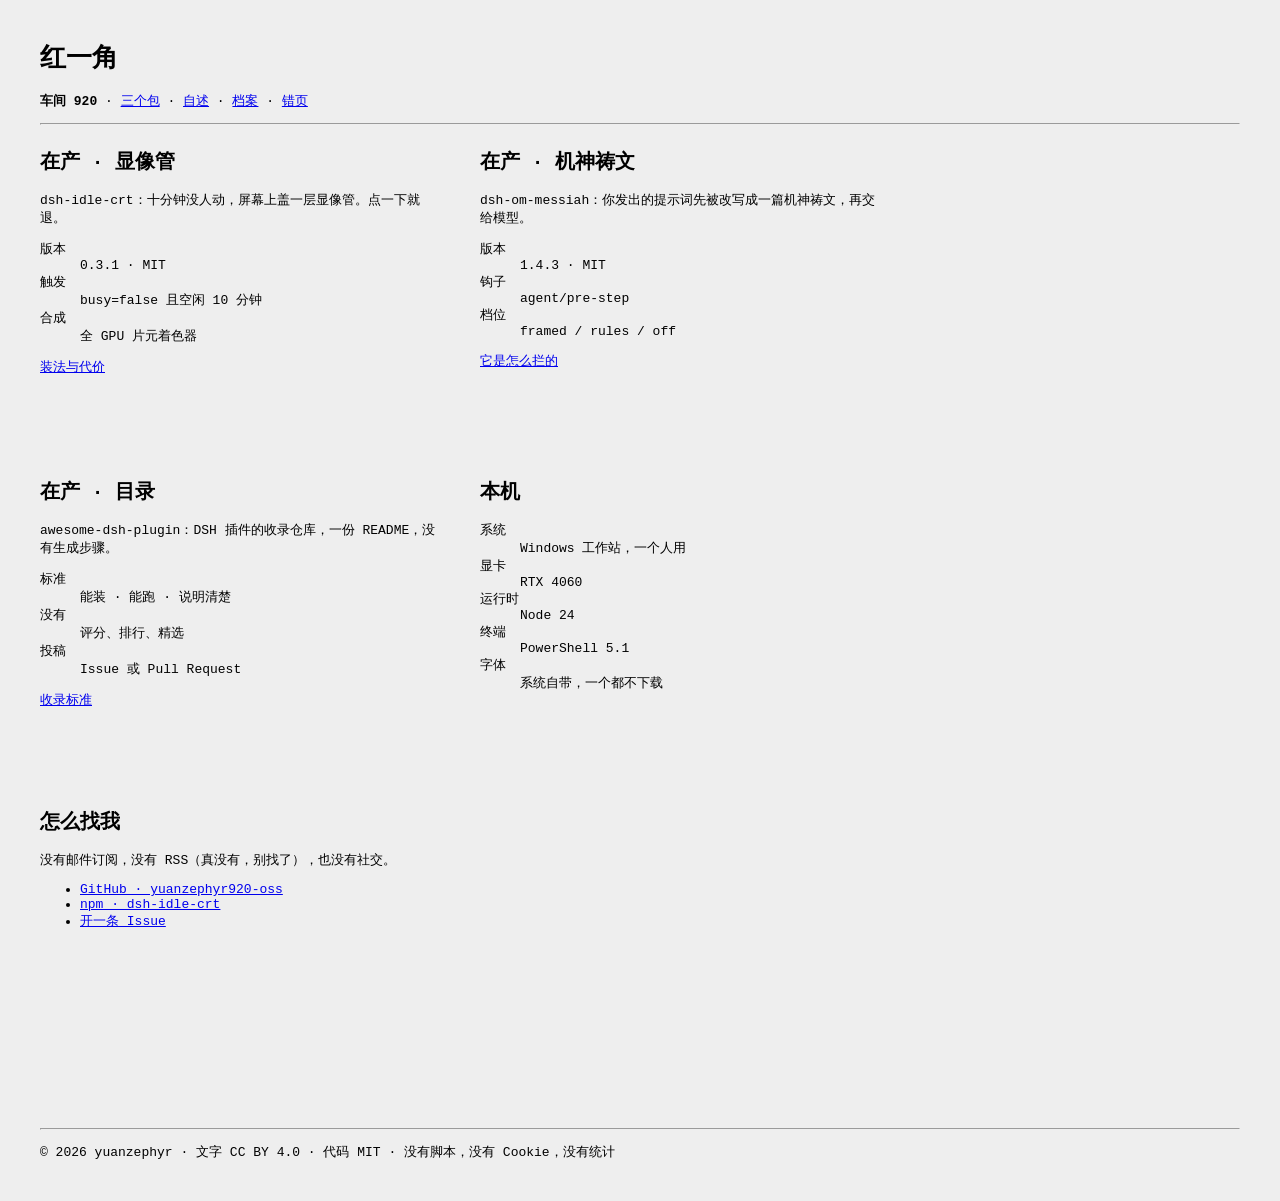
==== commit 46ac7afd: "首页标题改成红一角" ====
--- a/index.html
+++ b/index.html
@@ -10,7 +10,7 @@
 </head>
 <body>
 
-<h1>yuanzephyr</h1>
+<h1>红一角</h1>
 
 <p><b>车间 920</b> · <a href="projects.html">三个包</a> · <a href="about.html">自述</a> · <a href="profile.html">档案</a> · <a href="404.html">错页</a></p>
 
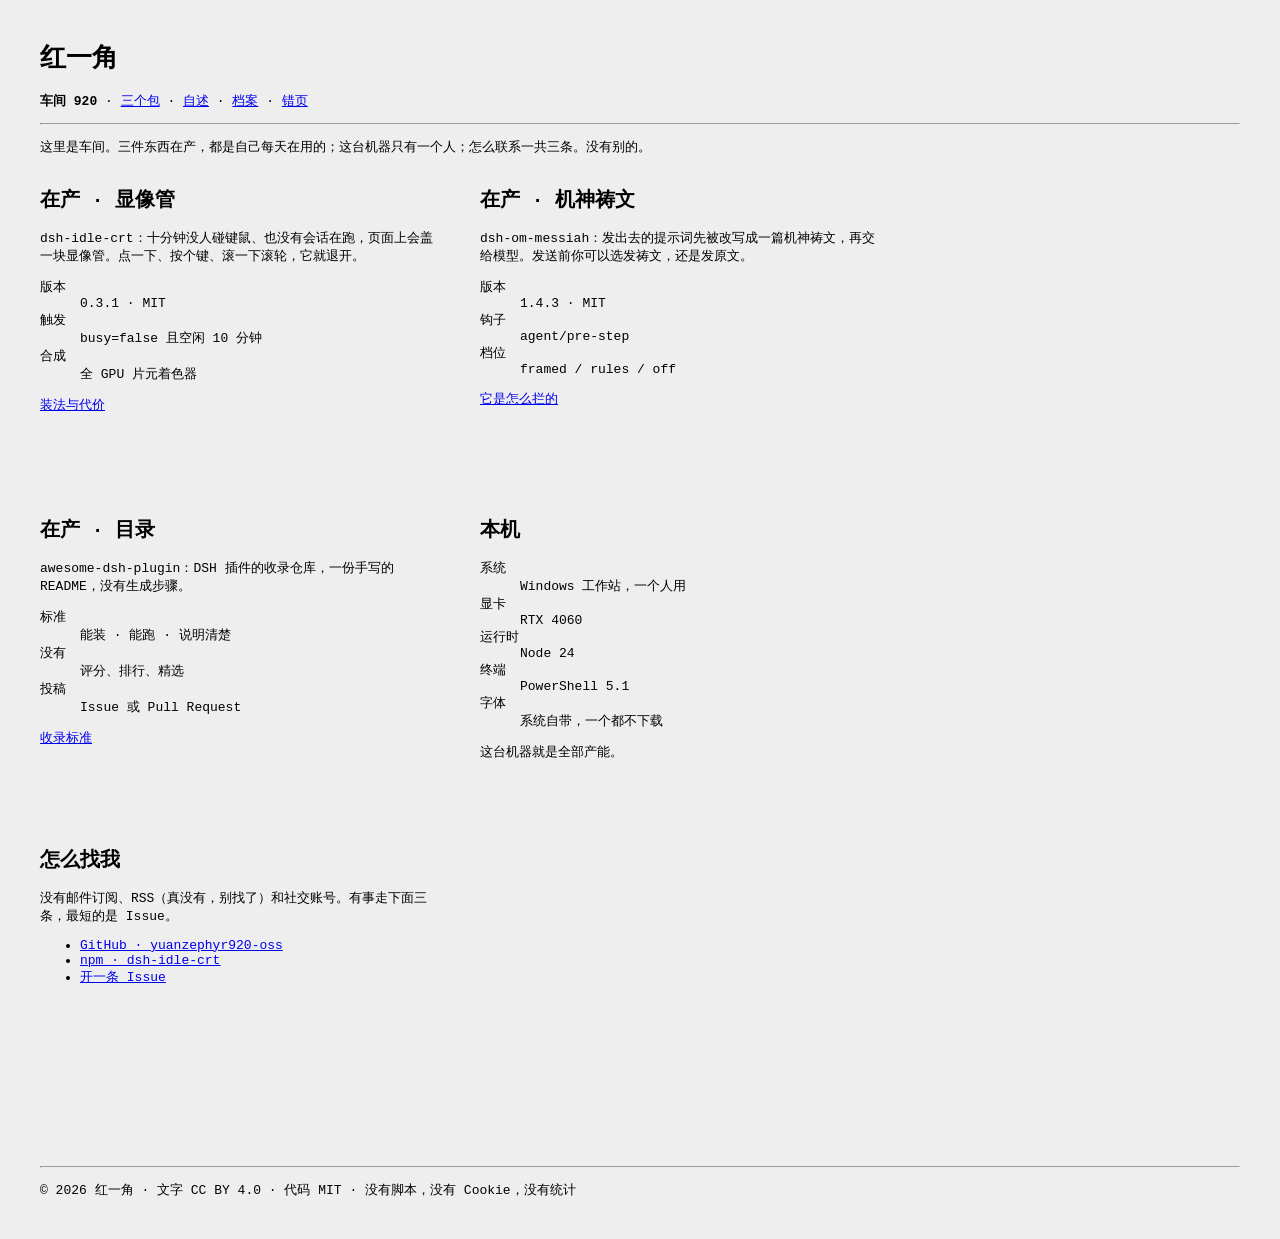
==== commit 38071734: "文案过一遍：每格说清楚在干什么，名字统一成红一角" ====
--- a/index.html
+++ b/index.html
@@ -3,8 +3,8 @@
 <head>
 <meta charset="utf-8">
 <meta name="viewport" content="width=500">
-<title>车间 920 · yuanzephyr</title>
-<meta name="description" content="yuanzephyr：给 DeepSeek Harness 写插件。三个在产的东西、这台机器、怎么找我。">
+<title>车间 920 · 红一角</title>
+<meta name="description" content="红一角：给 DeepSeek Harness 写插件。三件在产的东西、这台机器、怎么找我。">
 <link rel="icon" href="favicon.svg" type="image/svg+xml">
 <link rel="stylesheet" href="style.css">
 </head>
@@ -16,9 +16,11 @@
 
 <hr>
 
+<p>这里是车间。三件东西在产，都是自己每天在用的；这台机器只有一个人；怎么联系一共三条。没有别的。</p>
+
 <div class="box">
 <h2>在产 · 显像管</h2>
-<p>dsh-idle-crt：十分钟没人动，屏幕上盖一层显像管。点一下就退。</p>
+<p>dsh-idle-crt：十分钟没人碰键鼠、也没有会话在跑，页面上会盖一块显像管。点一下、按个键、滚一下滚轮，它就退开。</p>
 <dl>
 <dt>版本</dt><dd>0.3.1 · MIT</dd>
 <dt>触发</dt><dd>busy=false 且空闲 10 分钟</dd>
@@ -29,7 +31,7 @@
 
 <div class="box">
 <h2>在产 · 机神祷文</h2>
-<p>dsh-om-messiah：你发出的提示词先被改写成一篇机神祷文，再交给模型。</p>
+<p>dsh-om-messiah：发出去的提示词先被改写成一篇机神祷文，再交给模型。发送前你可以选发祷文，还是发原文。</p>
 <dl>
 <dt>版本</dt><dd>1.4.3 · MIT</dd>
 <dt>钩子</dt><dd>agent/pre-step</dd>
@@ -40,7 +42,7 @@
 
 <div class="box">
 <h2>在产 · 目录</h2>
-<p>awesome-dsh-plugin：DSH 插件的收录仓库，一份 README，没有生成步骤。</p>
+<p>awesome-dsh-plugin：DSH 插件的收录仓库，一份手写的 README，没有生成步骤。</p>
 <dl>
 <dt>标准</dt><dd>能装 · 能跑 · 说明清楚</dd>
 <dt>没有</dt><dd>评分、排行、精选</dd>
@@ -58,11 +60,12 @@
 <dt>终端</dt><dd>PowerShell 5.1</dd>
 <dt>字体</dt><dd>系统自带，一个都不下载</dd>
 </dl>
+<p>这台机器就是全部产能。</p>
 </div>
 
 <div class="box">
 <h2>怎么找我</h2>
-<p>没有邮件订阅，没有 RSS（真没有，别找了），也没有社交。</p>
+<p>没有邮件订阅、RSS（真没有，别找了）和社交账号。有事走下面三条，最短的是 Issue。</p>
 <ul>
 <li><a href="https://github.com/yuanzephyr920-oss">GitHub · yuanzephyr920-oss</a></li>
 <li><a href="https://www.npmjs.com/package/dsh-idle-crt">npm · dsh-idle-crt</a></li>
@@ -74,7 +77,7 @@
 
 <hr>
 
-<p>© 2026 yuanzephyr · 文字 CC BY 4.0 · 代码 MIT · 没有脚本，没有 Cookie，没有统计</p>
+<p>© 2026 红一角 · 文字 CC BY 4.0 · 代码 MIT · 没有脚本，没有 Cookie，没有统计</p>
 
 </body>
 </html>
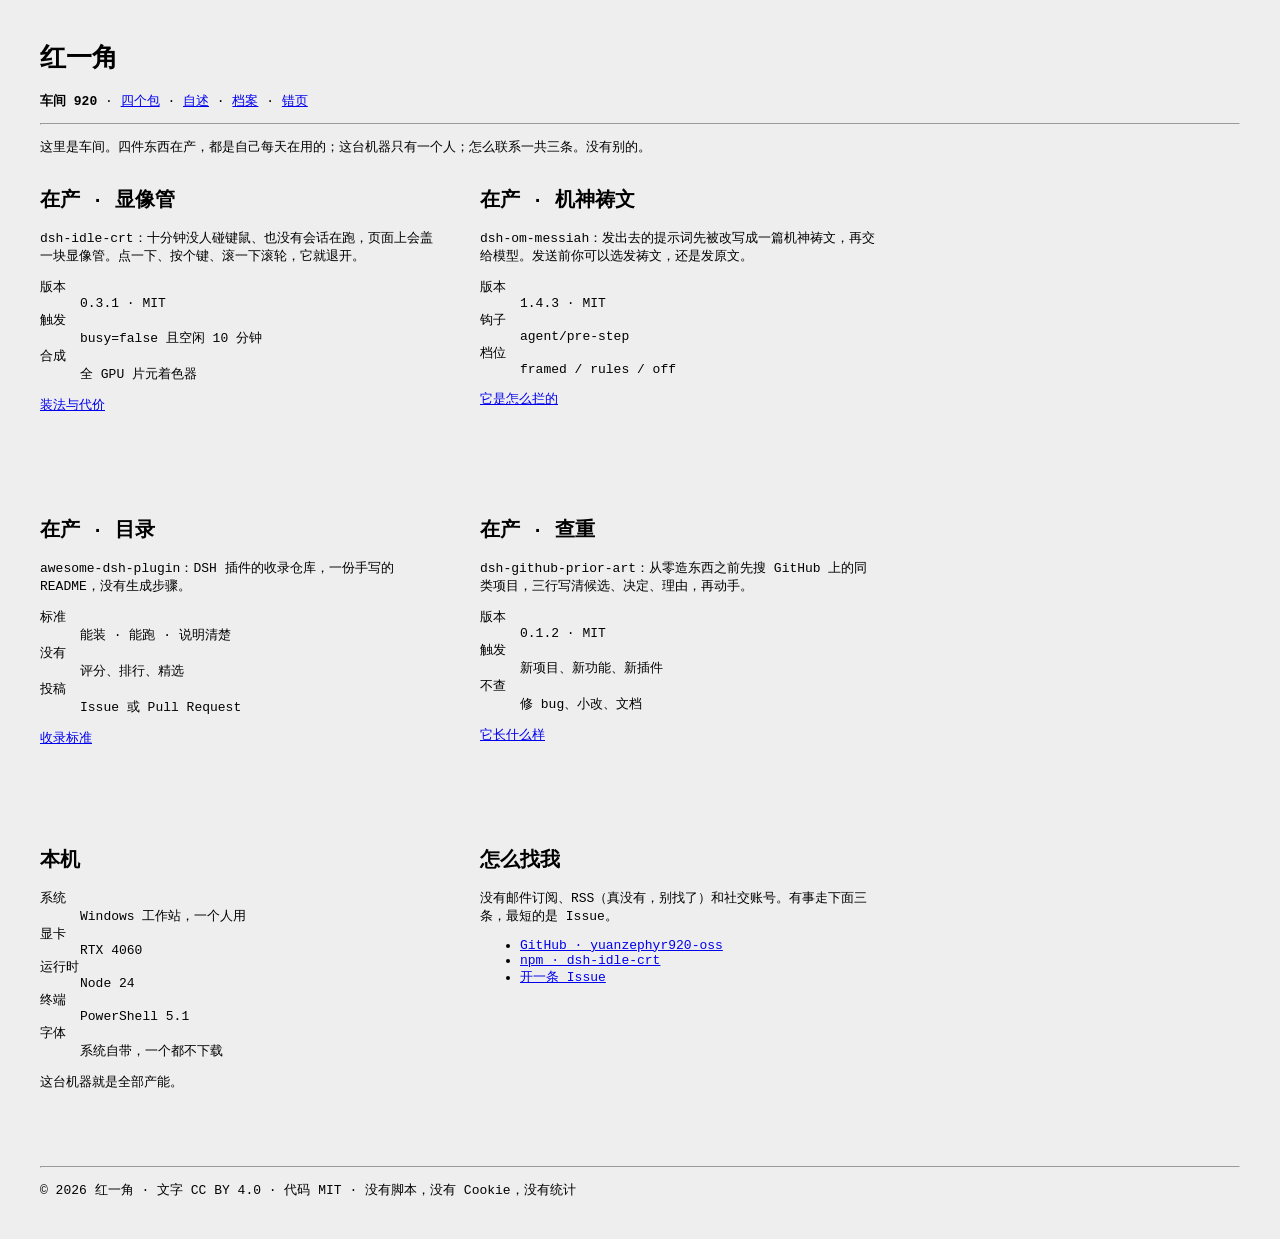
==== commit 2f2d0b7c: "四个包：加上 dsh-github-prior-art（开工前先查 GitHub） 首页、projects、profile、404 与锚点同步；贴一张仓库页实机图。" ====
--- a/index.html
+++ b/index.html
@@ -1,83 +1,94 @@
-<!doctype html>
-<html lang="zh-CN">
-<head>
-<meta charset="utf-8">
-<meta name="viewport" content="width=500">
-<title>车间 920 · 红一角</title>
-<meta name="description" content="红一角：给 DeepSeek Harness 写插件。三件在产的东西、这台机器、怎么找我。">
-<link rel="icon" href="favicon.svg" type="image/svg+xml">
-<link rel="stylesheet" href="style.css">
-</head>
-<body>
-
-<h1>红一角</h1>
-
-<p><b>车间 920</b> · <a href="projects.html">三个包</a> · <a href="about.html">自述</a> · <a href="profile.html">档案</a> · <a href="404.html">错页</a></p>
-
-<hr>
-
-<p>这里是车间。三件东西在产，都是自己每天在用的；这台机器只有一个人；怎么联系一共三条。没有别的。</p>
-
-<div class="box">
-<h2>在产 · 显像管</h2>
-<p>dsh-idle-crt：十分钟没人碰键鼠、也没有会话在跑，页面上会盖一块显像管。点一下、按个键、滚一下滚轮，它就退开。</p>
-<dl>
-<dt>版本</dt><dd>0.3.1 · MIT</dd>
-<dt>触发</dt><dd>busy=false 且空闲 10 分钟</dd>
-<dt>合成</dt><dd>全 GPU 片元着色器</dd>
-</dl>
-<p><a href="projects.html#crt">装法与代价</a></p>
-</div>
-
-<div class="box">
-<h2>在产 · 机神祷文</h2>
-<p>dsh-om-messiah：发出去的提示词先被改写成一篇机神祷文，再交给模型。发送前你可以选发祷文，还是发原文。</p>
-<dl>
-<dt>版本</dt><dd>1.4.3 · MIT</dd>
-<dt>钩子</dt><dd>agent/pre-step</dd>
-<dt>档位</dt><dd>framed / rules / off</dd>
-</dl>
-<p><a href="projects.html#om">它是怎么拦的</a></p>
-</div>
-
-<div class="box">
-<h2>在产 · 目录</h2>
-<p>awesome-dsh-plugin：DSH 插件的收录仓库，一份手写的 README，没有生成步骤。</p>
-<dl>
-<dt>标准</dt><dd>能装 · 能跑 · 说明清楚</dd>
-<dt>没有</dt><dd>评分、排行、精选</dd>
-<dt>投稿</dt><dd>Issue 或 Pull Request</dd>
-</dl>
-<p><a href="projects.html#awesome">收录标准</a></p>
-</div>
-
-<div class="box">
-<h2>本机</h2>
-<dl>
-<dt>系统</dt><dd>Windows 工作站，一个人用</dd>
-<dt>显卡</dt><dd>RTX 4060</dd>
-<dt>运行时</dt><dd>Node 24</dd>
-<dt>终端</dt><dd>PowerShell 5.1</dd>
-<dt>字体</dt><dd>系统自带，一个都不下载</dd>
-</dl>
-<p>这台机器就是全部产能。</p>
-</div>
-
-<div class="box">
-<h2>怎么找我</h2>
-<p>没有邮件订阅、RSS（真没有，别找了）和社交账号。有事走下面三条，最短的是 Issue。</p>
-<ul>
-<li><a href="https://github.com/yuanzephyr920-oss">GitHub · yuanzephyr920-oss</a></li>
-<li><a href="https://www.npmjs.com/package/dsh-idle-crt">npm · dsh-idle-crt</a></li>
-<li><a href="https://github.com/yuanzephyr920-oss/awesome-dsh-plugin/issues">开一条 Issue</a></li>
-</ul>
-</div>
-
-<br clear="all">
-
-<hr>
-
-<p>© 2026 红一角 · 文字 CC BY 4.0 · 代码 MIT · 没有脚本，没有 Cookie，没有统计</p>
-
-</body>
-</html>
+<!doctype html>
+<html lang="zh-CN">
+<head>
+<meta charset="utf-8">
+<meta name="viewport" content="width=500">
+<title>车间 920 · 红一角</title>
+<meta name="description" content="红一角：给 DeepSeek Harness 写插件。四件在产的东西、这台机器、怎么找我。">
+<link rel="icon" href="favicon.svg" type="image/svg+xml">
+<link rel="stylesheet" href="style.css">
+</head>
+<body>
+
+<h1>红一角</h1>
+
+<p><b>车间 920</b> · <a href="projects.html">四个包</a> · <a href="about.html">自述</a> · <a href="profile.html">档案</a> · <a href="404.html">错页</a></p>
+
+<hr>
+
+<p>这里是车间。四件东西在产，都是自己每天在用的；这台机器只有一个人；怎么联系一共三条。没有别的。</p>
+
+<div class="box">
+<h2>在产 · 显像管</h2>
+<p>dsh-idle-crt：十分钟没人碰键鼠、也没有会话在跑，页面上会盖一块显像管。点一下、按个键、滚一下滚轮，它就退开。</p>
+<dl>
+<dt>版本</dt><dd>0.3.1 · MIT</dd>
+<dt>触发</dt><dd>busy=false 且空闲 10 分钟</dd>
+<dt>合成</dt><dd>全 GPU 片元着色器</dd>
+</dl>
+<p><a href="projects.html#crt">装法与代价</a></p>
+</div>
+
+<div class="box">
+<h2>在产 · 机神祷文</h2>
+<p>dsh-om-messiah：发出去的提示词先被改写成一篇机神祷文，再交给模型。发送前你可以选发祷文，还是发原文。</p>
+<dl>
+<dt>版本</dt><dd>1.4.3 · MIT</dd>
+<dt>钩子</dt><dd>agent/pre-step</dd>
+<dt>档位</dt><dd>framed / rules / off</dd>
+</dl>
+<p><a href="projects.html#om">它是怎么拦的</a></p>
+</div>
+
+<div class="box">
+<h2>在产 · 目录</h2>
+<p>awesome-dsh-plugin：DSH 插件的收录仓库，一份手写的 README，没有生成步骤。</p>
+<dl>
+<dt>标准</dt><dd>能装 · 能跑 · 说明清楚</dd>
+<dt>没有</dt><dd>评分、排行、精选</dd>
+<dt>投稿</dt><dd>Issue 或 Pull Request</dd>
+</dl>
+<p><a href="projects.html#awesome">收录标准</a></p>
+</div>
+
+<div class="box">
+<h2>在产 · 查重</h2>
+<p>dsh-github-prior-art：从零造东西之前先搜 GitHub 上的同类项目，三行写清候选、决定、理由，再动手。</p>
+<dl>
+<dt>版本</dt><dd>0.1.2 · MIT</dd>
+<dt>触发</dt><dd>新项目、新功能、新插件</dd>
+<dt>不查</dt><dd>修 bug、小改、文档</dd>
+</dl>
+<p><a href="projects.html#prior">它长什么样</a></p>
+</div>
+
+<div class="box">
+<h2>本机</h2>
+<dl>
+<dt>系统</dt><dd>Windows 工作站，一个人用</dd>
+<dt>显卡</dt><dd>RTX 4060</dd>
+<dt>运行时</dt><dd>Node 24</dd>
+<dt>终端</dt><dd>PowerShell 5.1</dd>
+<dt>字体</dt><dd>系统自带，一个都不下载</dd>
+</dl>
+<p>这台机器就是全部产能。</p>
+</div>
+
+<div class="box">
+<h2>怎么找我</h2>
+<p>没有邮件订阅、RSS（真没有，别找了）和社交账号。有事走下面三条，最短的是 Issue。</p>
+<ul>
+<li><a href="https://github.com/yuanzephyr920-oss">GitHub · yuanzephyr920-oss</a></li>
+<li><a href="https://www.npmjs.com/package/dsh-idle-crt">npm · dsh-idle-crt</a></li>
+<li><a href="https://github.com/yuanzephyr920-oss/awesome-dsh-plugin/issues">开一条 Issue</a></li>
+</ul>
+</div>
+
+<br clear="all">
+
+<hr>
+
+<p>© 2026 红一角 · 文字 CC BY 4.0 · 代码 MIT · 没有脚本，没有 Cookie，没有统计</p>
+
+</body>
+</html>
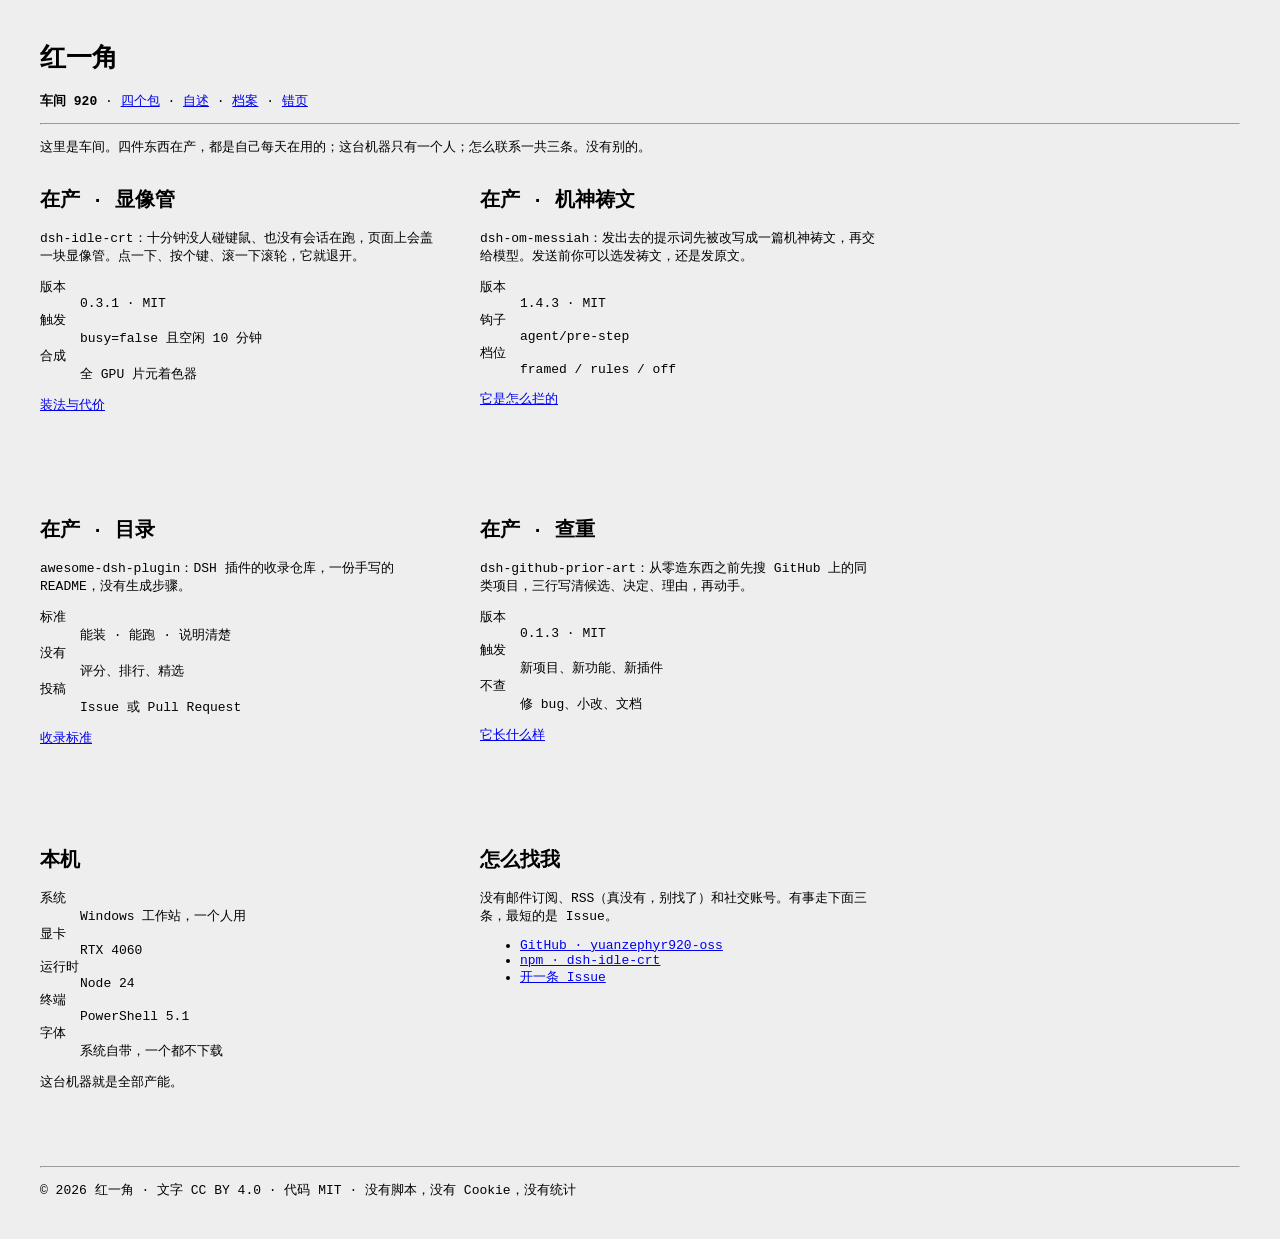
==== commit 2ca4c9c6: "四个包：加上 dsh-github-prior-art（开工前先查 GitHub） 首页、projects、profile、404 与锚点同步；贴一张仓库页实机图。" ====
--- a/index.html
+++ b/index.html
@@ -55,7 +55,7 @@
 <h2>在产 · 查重</h2>
 <p>dsh-github-prior-art：从零造东西之前先搜 GitHub 上的同类项目，三行写清候选、决定、理由，再动手。</p>
 <dl>
-<dt>版本</dt><dd>0.1.2 · MIT</dd>
+<dt>版本</dt><dd>0.1.3 · MIT</dd>
 <dt>触发</dt><dd>新项目、新功能、新插件</dd>
 <dt>不查</dt><dd>修 bug、小改、文档</dd>
 </dl>
